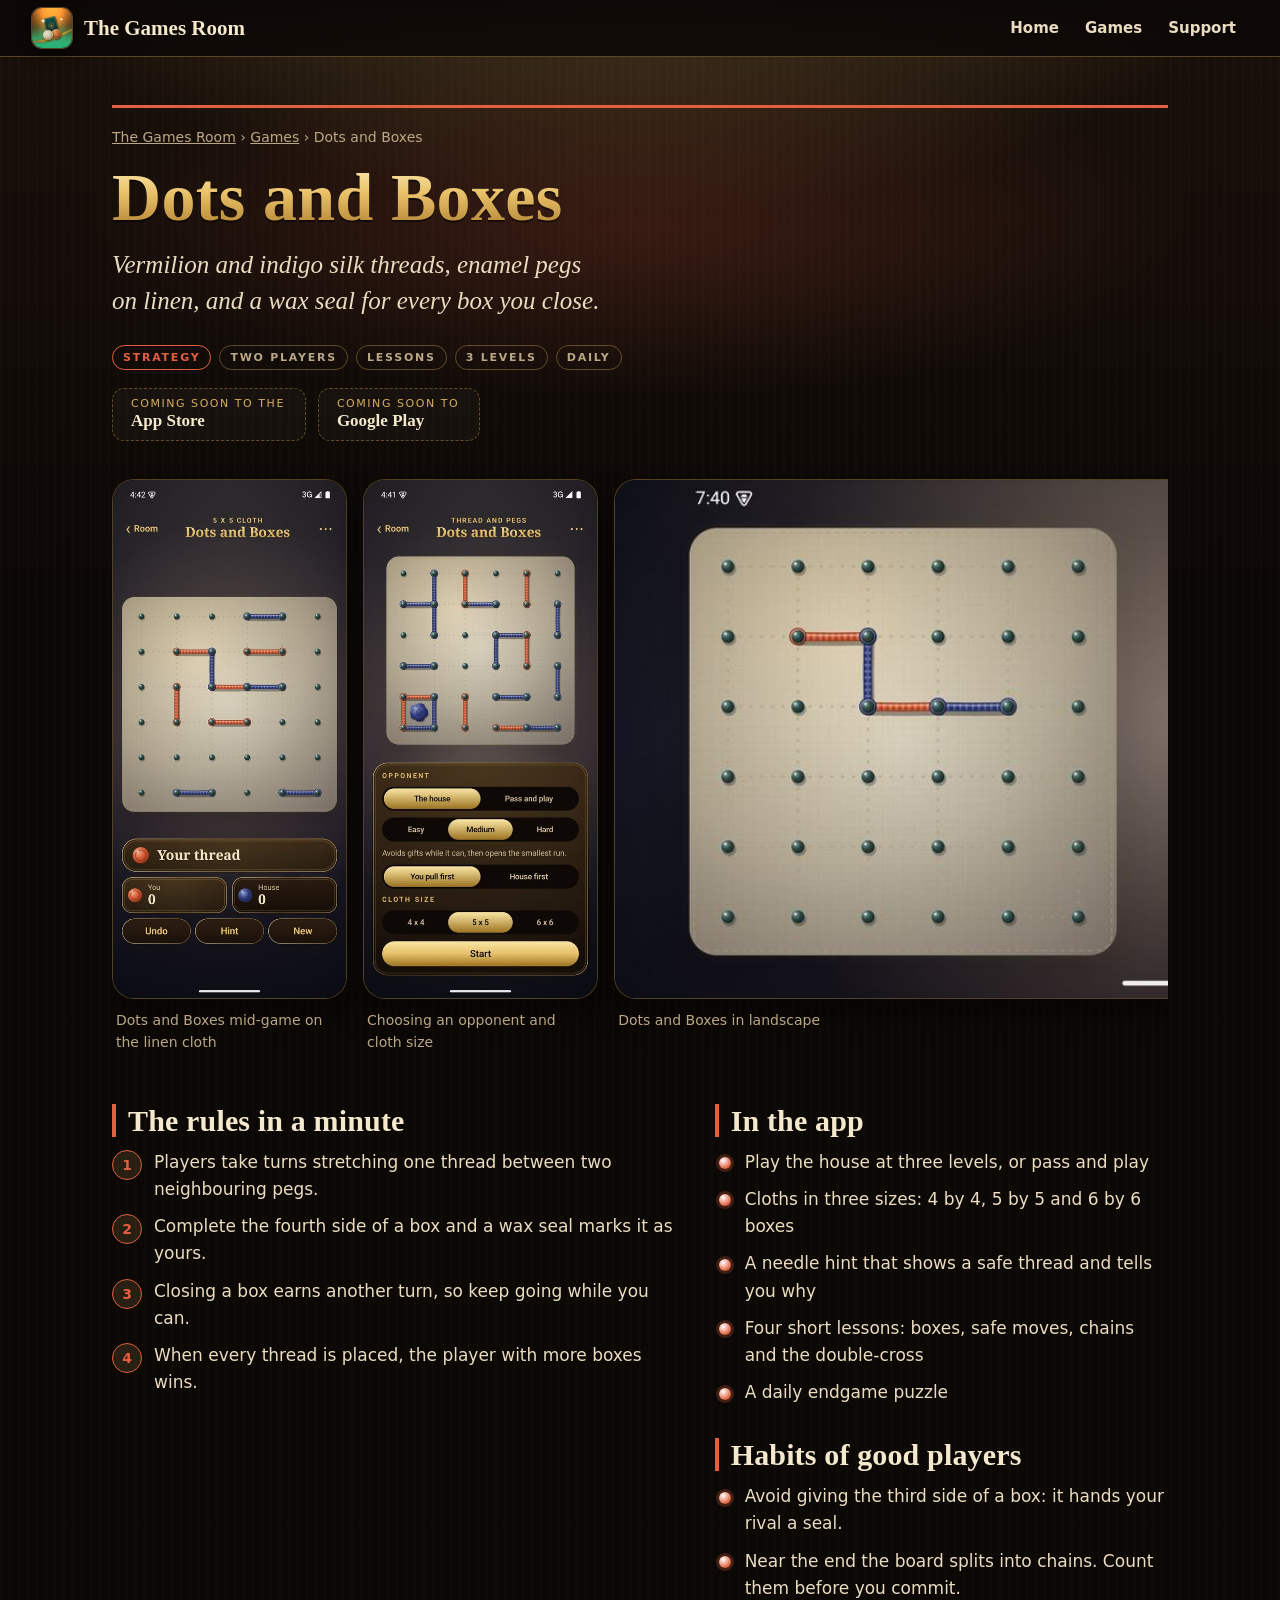
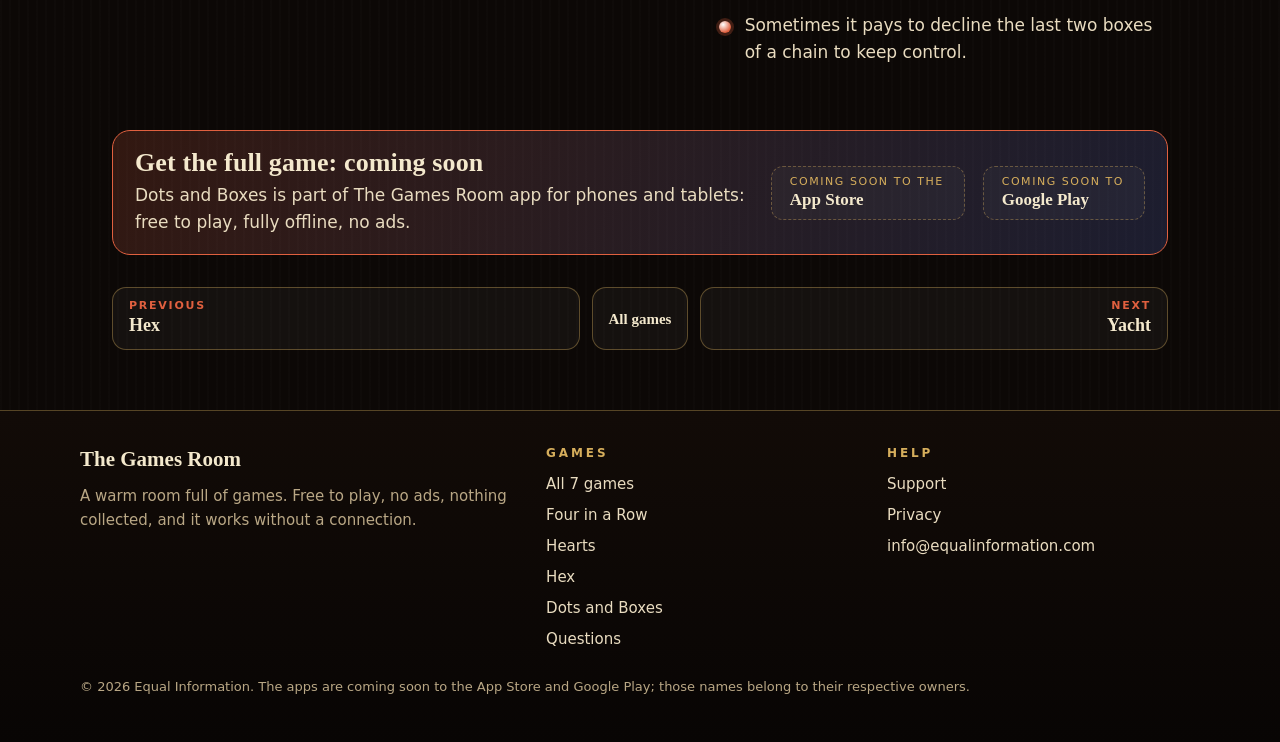
==== dots-and-boxes/index.html @ 16c85405 "Data-driven site: games.json + generator, five new game pages, /games/ index, new screenshots, icon " ====
<!DOCTYPE html>
<html class="tgr-root" lang="en-US">
<head>
<meta charset="utf-8">
<title>Dots and Boxes | Thread the pegs, seal the squares | The Games Room</title>
<meta name="viewport" content="width=device-width, initial-scale=1, viewport-fit=cover">
<meta name="description" content="Vermilion and indigo silk threads, enamel pegs on linen, and a wax seal for every box you close. Coming soon to the App Store and Google Play.">
<meta name="theme-color" content="#0c0806">
<link rel="canonical" href="https://equalinformation.com/the-games-room-site/dots-and-boxes/">
<link rel="icon" type="image/png" href="../assets/img/favicon.png">
<link rel="apple-touch-icon" href="../assets/img/apple-touch-icon.png">
<link rel="stylesheet" href="../assets/css/site.css?v=3">
<meta property="og:type" content="website">
<meta property="og:site_name" content="The Games Room">
<meta property="og:title" content="Dots and Boxes | Thread the pegs, seal the squares | The Games Room">
<meta property="og:description" content="Vermilion and indigo silk threads, enamel pegs on linen, and a wax seal for every box you close. Coming soon to the App Store and Google Play.">
<meta property="og:url" content="https://equalinformation.com/the-games-room-site/dots-and-boxes/">
<meta property="og:image" content="https://equalinformation.com/the-games-room-site/assets/img/og-1200x630.jpg">
<meta name="twitter:card" content="summary_large_image">
<script type="application/ld+json">{"@context":"https://schema.org","@type":["VideoGame","SoftwareApplication"],"name":"Dots and Boxes","description":"Stretch silk threads between enamel pegs on a linen cloth and close boxes with wax seals.","url":"https://equalinformation.com/the-games-room-site/dots-and-boxes/","image":"https://equalinformation.com/the-games-room-site/assets/shots/cover-dots-and-boxes.jpg","applicationCategory":"GameApplication","genre":"Strategy","operatingSystem":"iOS, Android","inLanguage":"en","publisher":{"@type":"Organization","name":"Equal Information"},"isPartOf":{"@type":"WebSite","name":"The Games Room","url":"https://equalinformation.com/the-games-room-site/"},"offers":{"@type":"Offer","price":"0","priceCurrency":"USD"}}</script>
<script type="application/ld+json">{"@context":"https://schema.org","@type":"BreadcrumbList","itemListElement":[{"@type":"ListItem","position":1,"name":"The Games Room","item":"https://equalinformation.com/the-games-room-site/"},{"@type":"ListItem","position":2,"name":"Games","item":"https://equalinformation.com/the-games-room-site/games/"},{"@type":"ListItem","position":3,"name":"Dots and Boxes","item":"https://equalinformation.com/the-games-room-site/dots-and-boxes/"}]}</script>
</head>
<body class="tgr-body tgr-game">
<a class="tgr-skip" href="#tgr-main">Jump to the page</a>
<header class="tgr-top">
<a class="tgr-brand" href="../"><img class="tgr-logo" src="../assets/img/icon-96.png" alt="" width="40" height="40"><span class="tgr-brand-name">The Games Room</span></a>
<nav class="tgr-tabs" aria-label="Sections"><a href="../">Home</a><a href="../games/">Games</a><a href="../support/">Support</a></nav>
</header>
<main class="tgr-main" id="tgr-main">

<article class="tgr-tp tgr-gp" style="--ga:#e0603f;--gb:#5568c2">
<header class="tgr-tp-head">
<p class="tgr-trail"><a href="../">The Games Room</a> &rsaquo; <a href="../games/">Games</a> &rsaquo; Dots and Boxes</p>
<h1 class="tgr-gilded tgr-tp-title">Dots and Boxes</h1>
<p class="tgr-lede tgr-tp-lede">Vermilion and indigo silk threads, enamel pegs on linen, and a wax seal for every box you close.</p>
<p class="tgr-tagrow"><span class="tgr-pill">Strategy</span><span class="tgr-pill tgr-pill-soft">Two players</span><span class="tgr-pill tgr-pill-soft">Lessons</span><span class="tgr-pill tgr-pill-soft">3 levels</span><span class="tgr-pill tgr-pill-soft">Daily</span></p>
<div class="tgr-badges" aria-label="Availability"><span class="tgr-badge-soon"><small>Coming soon to the</small><b>App Store</b></span><span class="tgr-badge-soon"><small>Coming soon to</small><b>Google Play</b></span></div>
</header>
<div class="tgr-tp-play" id="tgr-play"><div class="tgr-gallery tgr-mixed" tabindex="0" role="group" aria-label="Dots and Boxes screenshots"><figure><img src="../assets/shots/dots-play.jpg" alt="Dots and Boxes mid-game on the linen cloth" width="450" height="1000" decoding="async"><figcaption>Dots and Boxes mid-game on the linen cloth</figcaption></figure><figure><img src="../assets/shots/dots-setup.jpg" alt="Choosing an opponent and cloth size" width="450" height="1000" loading="lazy" decoding="async"><figcaption>Choosing an opponent and cloth size</figcaption></figure><figure><img src="../assets/shots/dots-landscape.jpg" alt="Dots and Boxes in landscape" width="1000" height="450" loading="lazy" decoding="async"><figcaption>Dots and Boxes in landscape</figcaption></figure><figure><img src="../assets/shots/dots-tablet.jpg" alt="A finished 5 by 5 cloth with every box sealed, on a tablet" width="1000" height="625" loading="lazy" decoding="async"><figcaption>A finished 5 by 5 cloth with every box sealed, on a tablet</figcaption></figure></div></div>
<aside class="tgr-tp-rules">
<h2 class="tgr-tp-h">The rules in a minute</h2>
<ol class="tgr-steps"><li>Players take turns stretching one thread between two neighbouring pegs.</li><li>Complete the fourth side of a box and a wax seal marks it as yours.</li><li>Closing a box earns another turn, so keep going while you can.</li><li>When every thread is placed, the player with more boxes wins.</li></ol>

</aside>
<aside class="tgr-tp-keys">
<h2 class="tgr-tp-h">In the app</h2>
<ul class="tgr-check"><li>Play the house at three levels, or pass and play</li><li>Cloths in three sizes: 4 by 4, 5 by 5 and 6 by 6 boxes</li><li>A needle hint that shows a safe thread and tells you why</li><li>Four short lessons: boxes, safe moves, chains and the double-cross</li><li>A daily endgame puzzle</li></ul>
</aside>
<aside class="tgr-tp-ideas"><h2 class="tgr-tp-h">Habits of good players</h2><ul class="tgr-check"><li>Avoid giving the third side of a box: it hands your rival a seal.</li><li>Near the end the board splits into chains. Count them before you commit.</li><li>Sometimes it pays to decline the last two boxes of a chain to keep control.</li></ul></aside>

<aside class="tgr-tp-cta tgr-callout"><div class="tgr-t"><h3>Get the full game: coming soon</h3><p>Dots and Boxes is part of The Games Room app for phones and tablets: free to play, fully offline, no ads.</p></div><span class="tgr-badge-soon"><small>Coming soon to the</small><b>App Store</b></span><span class="tgr-badge-soon"><small>Coming soon to</small><b>Google Play</b></span></aside>
<nav class="tgr-tp-next" aria-label="More games"><a class="tgr-pn tgr-pn-prev" href="../hex/" rel="prev"><small>Previous</small>Hex</a><a class="tgr-pn tgr-pn-all" href="../games/">All games</a><a class="tgr-pn tgr-pn-next" href="../yacht/" rel="next"><small>Next</small>Yacht</a></nav>
</article>
</main>
<footer class="tgr-foot">
<section class="tgr-foot-grid">
<div class="tgr-foot-about"><p class="tgr-foot-name">The Games Room</p><p class="tgr-foot-blurb">A warm room full of games. Free to play, no ads, nothing collected, and it works without a connection.</p></div>
<nav class="tgr-foot-tables" aria-label="Games"><h4 class="tgr-foot-h">Games</h4><a href="../games/">All 7 games</a><a href="../four-in-a-row/">Four in a Row</a><a href="../hearts/">Hearts</a><a href="../hex/">Hex</a><a href="../dots-and-boxes/">Dots and Boxes</a><a href="../#tgr-faq">Questions</a></nav>
<nav class="tgr-foot-help" aria-label="Help"><h4 class="tgr-foot-h">Help</h4><a href="../support/">Support</a><a href="../privacy/">Privacy</a><a href="mailto:info@equalinformation.com">info@equalinformation.com</a></nav>
</section>
<p class="tgr-fine">&copy; 2026 Equal Information. The apps are coming soon to the App Store and Google Play; those names belong to their respective owners.</p>
</footer>

</body>
</html>
---- assets/css/site.css ----
/* The Games Room - public site styles. Ebony, walnut, brass, emerald baize, lamp light. */
:root{--k-night:#0c0806;--k-night2:#150e0a;--k-wood:#2b1b10;--k-wood2:#3b2616;--k-brass:#d6ae5c;--k-lustre:#f2d78a;--k-lustre-d:#b78a35;--k-felt:#0f4b38;--k-felt2:#0a3326;--k-cherry:#b3262c;--k-bone:#f4e9cd;--k-text:#e9dcc0;--k-dim:#b9a785;--k-rule:rgba(214,174,92,.38);--k-face-serif:"Iowan Old Style","Palatino Linotype",Palatino,"Book Antiqua","Hoefler Text",Georgia,"Times New Roman",serif;--k-face-sans:ui-sans-serif,system-ui,-apple-system,"Segoe UI",Roboto,"Helvetica Neue",Arial,sans-serif;--k-round:18px;--k-edge:clamp(16px,4vw,32px)}
*{box-sizing:border-box}
html{scroll-behavior:smooth;-webkit-text-size-adjust:100%}
body{background:var(--k-night);background-image:radial-gradient(900px 420px at 50% -80px,rgba(242,200,110,.26),transparent 70%),
  repeating-linear-gradient(90deg,rgba(255,255,255,.012) 0 2px,transparent 2px 9px),linear-gradient(180deg,#1a100a,#0c0806 600px);background-repeat:no-repeat,repeat,no-repeat;color:var(--k-text);font:17px/1.6 var(--k-face-sans);margin:0;min-height:100vh}
img{display:block;height:auto;max-width:100%}
a{color:var(--k-lustre)}a:hover{color:#fff3c8}
:focus-visible{border-radius:6px;outline:3px solid var(--k-lustre);outline-offset:3px}
.tgr-skip{background:var(--k-lustre);border-radius:8px;color:#241505;font-weight:700;left:-999px;padding:10px 14px;position:absolute;top:8px;z-index:100}
.tgr-skip:focus{left:8px}
.tgr-shell{margin-inline:auto;width:min(1120px,100% - 2*var(--k-edge))}
h1,h2,h3{color:var(--k-bone);font-family:var(--k-face-serif);font-weight:700;letter-spacing:.005em;line-height:1.1;margin:0}
h1{font-size:clamp(40px,7.4vw,84px)}
h2{font-size:clamp(28px,4.4vw,44px)}
h3{font-size:clamp(20px,2.4vw,26px)}
.tgr-gilded{background:linear-gradient(180deg,#fff0b8 0%,#e8c068 45%,#a8772a 100%);background-clip:text;color:transparent;filter:drop-shadow(0 2px 0 rgba(0,0,0,.5));text-shadow:none;-webkit-background-clip:text}
.tgr-eyebrow{color:var(--k-brass);font:700 12px/1 var(--k-face-sans);letter-spacing:.3em;text-transform:uppercase}
p{margin:0 0 1em}
.tgr-lede{color:var(--k-text);font:italic 400 clamp(19px,2.4vw,25px)/1.45 var(--k-face-serif)}
.tgr-muted{color:var(--k-dim)}

/* header */

/* buttons / badges */
.tgr-btn{align-items:center;background:linear-gradient(180deg,#f8e29a,#d4a447);border:1px solid var(--k-lustre-d);border-radius:999px;box-shadow:0 1px 0 rgba(255,255,255,.5) inset,0 8px 18px rgba(0,0,0,.5);color:#2a1805;cursor:pointer;display:inline-flex;font:700 16px/1 var(--k-face-sans);gap:8px;justify-content:center;min-height:48px;padding:12px 22px;text-decoration:none;transition:transform .15s,filter .15s}
.tgr-btn:hover{color:#2a1805;filter:brightness(1.07);transform:translateY(-1px)}
.tgr-btn:active{transform:translateY(1px)}
.tgr-btn.tgr-ghost{background:rgba(255,255,255,.04);border-color:var(--k-rule);box-shadow:none;color:var(--k-lustre)}
.tgr-btn.tgr-ghost:hover{background:rgba(214,174,92,.14);color:#fff3c8}
.tgr-btn[disabled]{cursor:not-allowed;filter:none;opacity:.45;transform:none}
.tgr-btn.tgr-small{font-size:14px;min-height:40px;padding:9px 16px}
.tgr-badge-soon{background:rgba(255,255,255,.03);border:1px dashed var(--k-rule);border-radius:12px;color:var(--k-text);cursor:default;display:inline-flex;flex-direction:column;gap:2px;line-height:1.15;padding:9px 20px 9px 18px}
.tgr-badge-soon small{color:var(--k-brass);font-size:11px;letter-spacing:.14em;text-transform:uppercase}
.tgr-badge-soon b{color:var(--k-bone);font:700 17px/1.1 var(--k-face-serif)}
.tgr-badges{display:flex;flex-wrap:wrap;gap:12px;margin:18px 0 0}

/* hero */
.tgr-hero{padding:clamp(36px,7vw,84px) 0 clamp(28px,5vw,56px);position:relative}
.tgr-hero .tgr-shell{align-items:center;display:grid;gap:clamp(24px,5vw,60px);grid-template-columns:1.1fr .9fr}
.tgr-hero .tgr-lede{margin:18px 0 8px;max-width:34ch}
.tgr-hero-meta{color:var(--k-dim);font-size:15px;margin-top:14px}
.tgr-hero-art{display:grid;min-height:420px;place-items:center;position:relative}
.tgr-hero-art .tgr-glow{background:radial-gradient(closest-side,rgba(242,200,110,.38),transparent);filter:blur(24px);inset:6% 8%;position:absolute}
.tgr-phone{background:linear-gradient(160deg,#3b2616,#120b07);border:1px solid var(--k-rule);border-radius:34px;box-shadow:0 30px 60px rgba(0,0,0,.65),0 0 0 1px rgba(0,0,0,.6);padding:7px;position:relative}
.tgr-phone img{border-radius:28px;width:100%}
.tgr-hero-art .tgr-phone.tgr-a{transform:rotate(-3deg) translateX(-14%);width:min(300px,62%);z-index:2}
.tgr-hero-art .tgr-phone.tgr-b{opacity:.96;position:absolute;right:0;top:10%;transform:rotate(4deg);width:min(260px,54%);z-index:1}

/* sections */
section.tgr-band{border-top:1px solid rgba(214,174,92,.14);padding:clamp(40px,7vw,84px) 0}
.tgr-sec-head{margin-bottom:clamp(22px,4vw,40px);max-width:60ch}
.tgr-sec-head h2{margin:10px 0 12px}
.tgr-grid{display:grid;gap:18px}
.tgr-g2{grid-template-columns:repeat(2,1fr)}.tgr-g3{grid-template-columns:repeat(3,1fr)}
.tgr-card{background:linear-gradient(165deg,rgba(59,38,22,.85),rgba(21,14,10,.92));border:1px solid var(--k-rule);border-radius:var(--k-round);box-shadow:0 14px 30px rgba(0,0,0,.4),inset 0 1px 0 rgba(255,255,255,.06);padding:clamp(18px,2.6vw,28px);position:relative}
.tgr-card h3{margin-bottom:8px}
.tgr-card p:last-child{margin-bottom:0}
.tgr-card .tgr-ico{background:rgba(214,174,92,.1);border:1px solid var(--k-rule);border-radius:50%;color:var(--k-lustre);display:grid;font:700 20px var(--k-face-serif);height:44px;margin-bottom:12px;place-items:center;width:44px}
.tgr-table-card{display:flex;flex-direction:column;overflow:hidden;padding:0}
.tgr-table-card .tgr-pic{aspect-ratio:2.05/1;background:#000 center/cover no-repeat;border-bottom:1px solid var(--k-rule)}
.tgr-table-card .tgr-body{display:flex;flex:1;flex-direction:column;gap:12px;padding:clamp(18px,2.6vw,28px)}
.tgr-table-card .tgr-actions{display:flex;flex-wrap:wrap;gap:10px;margin-top:auto}
.tgr-pill{border:1px solid var(--k-rule);border-radius:999px;color:var(--k-brass);display:inline-block;font:700 11px/1 var(--k-face-sans);letter-spacing:.16em;padding:6px 10px;text-transform:uppercase}
.tgr-check{display:grid;gap:10px;list-style:none;margin:0;padding:0}
.tgr-check li{padding-left:30px;position:relative}
.tgr-check li::before{background:radial-gradient(circle at 35% 30%,#fff3c0,#c8963c 70%);border-radius:50%;box-shadow:0 0 0 3px rgba(214,174,92,.18);content:"";height:12px;left:4px;position:absolute;top:.5em;width:12px}
.tgr-unlock{display:grid;gap:18px;grid-template-columns:1fr 1fr}
.tgr-unlock .tgr-card.tgr-free{border-color:rgba(76,190,146,.5)}
.tgr-baize{background:radial-gradient(900px 400px at 50% 0,rgba(40,140,100,.35),transparent),var(--k-felt2)}

/* gallery */
.tgr-gallery{display:flex;gap:16px;overflow-x:auto;padding:6px 2px 18px;scroll-snap-type:x mandatory;scrollbar-color:var(--k-brass) transparent;-webkit-overflow-scrolling:touch}
.tgr-gallery figure{flex:0 0 min(260px,70vw);margin:0;scroll-snap-align:start}
.tgr-gallery figure img{background:#000;border:1px solid var(--k-rule);border-radius:22px;box-shadow:0 14px 30px rgba(0,0,0,.5)}
.tgr-gallery figcaption{color:var(--k-dim);font-size:14px;padding:10px 4px 0}
.tgr-gallery.tgr-wide figure{flex-basis:min(520px,86vw)}

/* faq */
details{background:rgba(255,255,255,.03);border:1px solid var(--k-rule);border-radius:14px;margin-bottom:10px}
summary{align-items:center;color:var(--k-bone);cursor:pointer;display:flex;font:700 18px/1.3 var(--k-face-serif);gap:12px;justify-content:space-between;list-style:none;min-height:48px;padding:16px 20px}
summary::-webkit-details-marker{display:none}
summary::after{color:var(--k-lustre);content:"+";font:400 26px/1 var(--k-face-sans);transition:transform .2s}
details[open] summary::after{transform:rotate(45deg)}
details > div{color:var(--k-text);padding:0 20px 18px}

/* footer */
.tgr-fine{font-size:13px;margin-top:26px}

/* page hero (table pages) */
.tgr-prose{max-width:70ch}.tgr-prose h2{font-size:clamp(24px,3.4vw,34px);margin:1.6em 0 .5em}.tgr-prose h3{margin:1.3em 0 .4em}
.tgr-prose li{margin-bottom:.4em}
.tgr-callout{align-items:center;background:linear-gradient(120deg,rgba(214,174,92,.16),rgba(15,75,56,.28));border:1px solid var(--k-lustre-d);border-radius:var(--k-round);display:flex;flex-wrap:wrap;gap:16px;padding:18px 22px}
.tgr-callout .tgr-t{flex:1 1 260px}.tgr-callout h3{margin-bottom:4px}.tgr-callout p{margin:0}
.tgr-demo-note{color:var(--k-dim);font-size:14px;margin:14px 0 0;text-align:center}

/* --k------- play area (shared) --k------- */
.tgr-stage{background:radial-gradient(700px 300px at 50% -40px,rgba(255,215,130,.28),transparent 70%),linear-gradient(180deg,#26170d,#120b07);border:1px solid var(--k-lustre-d);border-radius:26px;box-shadow:0 30px 70px rgba(0,0,0,.6),inset 0 0 0 4px rgba(0,0,0,.35),inset 0 0 0 5px rgba(214,174,92,.25);padding:clamp(12px,2.4vw,24px);position:relative}
.tgr-bar{align-items:center;display:flex;flex-wrap:wrap;gap:10px;justify-content:space-between;margin-bottom:12px}
.tgr-bar .tgr-grp{align-items:center;display:flex;flex-wrap:wrap;gap:8px}
.tgr-seg{border:1px solid var(--k-rule);border-radius:999px;display:inline-flex;overflow:hidden}
.tgr-seg button{background:transparent;border:0;color:var(--k-text);cursor:pointer;font:700 14px var(--k-face-sans);min-height:40px;padding:9px 16px}
.tgr-seg button[aria-pressed="true"]{background:linear-gradient(180deg,#f8e29a,#d4a447);color:#2a1805}
.tgr-status{color:var(--k-bone);font:italic 400 clamp(17px,2.2vw,21px)/1.3 var(--k-face-serif);margin:6px 0 10px;min-height:2.6em;text-align:center}
.tgr-tool{background:rgba(255,255,255,.05);border:1px solid var(--k-rule);border-radius:999px;color:var(--k-lustre);cursor:pointer;font:700 14px var(--k-face-sans);min-height:40px;padding:9px 16px}
.tgr-tool:hover:not([disabled]){background:rgba(214,174,92,.18)}
.tgr-tool[disabled]{cursor:not-allowed;opacity:.4}
.tgr-sr{clip:rect(0 0 0 0);height:1px;overflow:hidden;position:absolute;white-space:nowrap;width:1px}

/* four in a row board */
.tgr-f-wrap{--k-slot:min(11.6vw,64px);margin:0 auto;max-width:560px}
.tgr-f-board{background:linear-gradient(160deg,#6a431f,#3a2310 55%,#2b1a0c);border:2px solid #c99a45;border-radius:18px;box-shadow:0 20px 40px rgba(0,0,0,.6),inset 0 2px 0 rgba(255,235,170,.35),inset 0 -6px 14px rgba(0,0,0,.5);display:grid;gap:0;grid-template-columns:repeat(7,1fr);padding:12px 12px 14px;position:relative}
.tgr-f-col{align-items:center;background:none;border:0;border-radius:12px;color:inherit;cursor:pointer;display:flex;flex-direction:column;gap:7px;margin:0 1px;padding:3px;position:relative}
.tgr-f-col:hover:not([disabled]),.tgr-f-col.tgr-cur{background:rgba(255,226,140,.13)}
.tgr-f-col[disabled]{cursor:default}
.tgr-f-col:focus-visible{outline:3px solid var(--k-lustre);outline-offset:0}
.tgr-f-slot{aspect-ratio:1;background:radial-gradient(circle at 50% 38%,#0b0604 55%,#1d1109);border-radius:50%;box-shadow:inset 0 5px 9px rgba(0,0,0,.9),0 0 0 2px #c79a48,0 0 0 3px rgba(0,0,0,.5);overflow:visible;position:relative;width:100%}
.tgr-f-disc{border-radius:50%;box-shadow:inset 0 -5px 8px rgba(0,0,0,.35),inset 0 4px 6px rgba(255,255,255,.45),0 2px 4px rgba(0,0,0,.6);inset:6%;position:absolute}
.tgr-f-disc.tgr-p1{background:radial-gradient(circle at 35% 30%,#ff7a6e,#c1272d 55%,#7a1015)}
.tgr-f-disc.tgr-p2{background:radial-gradient(circle at 35% 30%,#fffaf0,#e9dcba 55%,#b9a370)}
.tgr-f-disc::after{border:2px solid rgba(0,0,0,.18);border-radius:50%;content:"";inset:22%;position:absolute}
.tgr-f-disc.tgr-drop{animation:fdrop var(--k-time,.45s) cubic-bezier(.5,0,.9,.6) both}
@keyframes fdrop{from{transform:translateY(var(--k-start))}to{transform:translateY(0)}}
.tgr-f-disc.tgr-win{animation:fglow 1s ease-in-out infinite alternate}
@keyframes fglow{from{box-shadow:inset 0 -5px 8px rgba(0,0,0,.35),0 0 0 3px #ffe9a0,0 0 10px #ffd470}to{box-shadow:inset 0 -5px 8px rgba(0,0,0,.35),0 0 0 3px #fff6cf,0 0 26px 6px #ffd470}}
.tgr-f-disc.tgr-hint{outline:3px dashed var(--k-lustre);outline-offset:2px}
.tgr-f-ghost{border-radius:50%;inset:6%;opacity:.45;pointer-events:none;position:absolute}
.tgr-f-legend{color:var(--k-dim);display:flex;font-size:14px;gap:20px;justify-content:center;margin-top:12px}
.tgr-f-legend i{border-radius:50%;display:inline-block;height:16px;margin-right:6px;vertical-align:-3px;width:16px}
.tgr-f-legend i.tgr-p1{background:radial-gradient(circle at 35% 30%,#ff7a6e,#c1272d 60%,#7a1015)}.tgr-f-legend i.tgr-p2{background:radial-gradient(circle at 35% 30%,#fffaf0,#e9dcba 60%,#b9a370)}

/* hearts table */
.tgr-h-table{background:radial-gradient(ellipse at 50% 40%,#1a7a58,#0f4b38 55%,#0a3326);border:2px solid #2a1a0c;border-radius:22px;box-shadow:inset 0 0 0 3px rgba(214,174,92,.5),inset 0 10px 60px rgba(0,0,0,.55);display:grid;gap:6px;grid-template-columns:minmax(64px,1fr) minmax(0,3fr) minmax(64px,1fr);grid-template-rows:auto minmax(150px,1fr) auto;min-height:min(72vh,560px);padding:12px;position:relative}
.tgr-h-seat{align-items:center;color:#e8f3e8;display:flex;flex-direction:column;font-size:13px;gap:4px;text-align:center}
.tgr-h-seat b{color:#fff6d8;font:700 15px var(--k-face-serif)}
.tgr-h-seat .tgr-tag{font-size:12px;opacity:.85}
.tgr-h-seat.tgr-turn b{color:var(--k-lustre);text-shadow:0 0 12px rgba(255,214,120,.7)}
.tgr-h-north{grid-column:2;grid-row:1}.tgr-h-west{grid-column:1;grid-row:2;justify-content:center}.tgr-h-east{grid-column:3;grid-row:2;justify-content:center}
.tgr-h-south{grid-column:1/4;grid-row:3}
.tgr-h-center{grid-column:2;grid-row:2;min-height:150px;position:relative}
.tgr-h-backs{display:flex;height:46px;justify-content:center;position:relative}
.tgr-h-backs.tgr-v{align-items:center;flex-direction:column;height:auto;width:42px}
.tgr-h-backs .tgr-cb{border-radius:5px;height:42px;margin-left:-18px;width:30px}
.tgr-h-backs .tgr-cb:first-child{margin-left:0}
.tgr-h-backs.tgr-v .tgr-cb{height:30px;margin-left:0;margin-top:-23px;width:42px}.tgr-h-backs.tgr-v .tgr-cb:first-child{margin-top:0}
.tgr-cb{background:repeating-linear-gradient(45deg,#7a1b22 0 4px,#5a1218 4px 8px);border:2px solid #f4e9cd;box-shadow:0 2px 4px rgba(0,0,0,.5)}
.tgr-card-face{aspect-ratio:5/7;background:linear-gradient(170deg,#fffaf0,#efe2c2);border:1px solid #b9a273;border-radius:8px;box-shadow:0 3px 8px rgba(0,0,0,.5);color:#14110d;font:700 calc(var(--k-cardw,62px)*.3)/1 var(--k-face-serif);position:relative;user-select:none;width:var(--k-cardw,62px)}
.tgr-card-face.tgr-red{color:#b3141d}
.tgr-card-face .tgr-c1{align-items:center;display:flex;flex-direction:column;left:12%;line-height:1;position:absolute;top:8%}
.tgr-card-face .tgr-c1 s{font-size:.9em;text-decoration:none}
.tgr-card-face .tgr-mid{display:grid;font-size:calc(var(--k-cardw,62px)*.62);inset:0;opacity:.9;place-items:center;position:absolute}
.tgr-card-face.tgr-q-spades .tgr-mid{font-size:calc(var(--k-cardw,62px)*.7)}
.tgr-h-hand{--k-cardw:clamp(46px,8.4vw,88px);display:flex;justify-content:center;min-height:calc(var(--k-cardw)*1.4 + 14px);padding:6px 0 4px}
.tgr-h-hand .tgr-hc{--k-fan:calc(var(--k-cardw)*.5);background:none;border:0;border-radius:8px;cursor:pointer;margin-left:calc(var(--k-fan)*-1);padding:0;position:relative;transition:transform .15s}
.tgr-h-hand .tgr-hc:first-child{margin-left:0}
.tgr-h-hand .tgr-hc:hover:not([disabled]),.tgr-h-hand .tgr-hc:focus-visible{transform:translateY(-12px);z-index:5}
.tgr-h-hand .tgr-hc.tgr-sel{transform:translateY(-22px);z-index:4}
.tgr-h-hand .tgr-hc.tgr-sel .tgr-card-face{box-shadow:0 0 0 3px var(--k-lustre),0 8px 14px rgba(0,0,0,.6)}
.tgr-h-hand .tgr-hc.tgr-hint .tgr-card-face{box-shadow:0 0 0 3px #7cf0c0,0 0 18px #7cf0c0}
.tgr-h-hand .tgr-hc[disabled]{cursor:default}
.tgr-h-hand .tgr-hc.tgr-dim .tgr-card-face{filter:brightness(.55) saturate(.7)}
.tgr-h-trick{--k-cardw:clamp(44px,8vw,66px);inset:0;position:absolute}
.tgr-h-trick .tgr-tc{position:absolute;transition:transform .35s ease,opacity .35s}
.tgr-tc.tgr-s0{bottom:2%;left:50%;transform:translateX(-50%)}
.tgr-tc.tgr-s2{left:50%;top:2%;transform:translateX(-50%)}
.tgr-tc.tgr-s1{left:12%;top:50%;transform:translateY(-50%) rotate(-6deg)}
.tgr-tc.tgr-s3{right:12%;top:50%;transform:translateY(-50%) rotate(6deg)}
.tgr-tc.tgr-take0{opacity:0;transform:translate(-50%,160%)}.tgr-tc.tgr-take2{opacity:0;transform:translate(-50%,-160%)}
.tgr-tc.tgr-take1{opacity:0;transform:translate(-220%,-50%)}.tgr-tc.tgr-take3{opacity:0;transform:translate(220%,-50%)}
.tgr-h-actions{display:flex;flex-wrap:wrap;gap:8px;justify-content:center;margin:6px 0}
.tgr-h-score{border-collapse:collapse;font-size:14px;margin-top:12px;width:100%}
.tgr-h-score th,.tgr-h-score td{border-bottom:1px solid rgba(214,174,92,.2);padding:6px 8px;text-align:center}
.tgr-h-score th{color:var(--k-brass);font-weight:700}
.tgr-h-score td:first-child,.tgr-h-score th:first-child{text-align:left}
.tgr-h-score tr.tgr-tot td{color:var(--k-lustre);font-weight:700}
.tgr-h-pill{background:rgba(0,0,0,.55);border:1px solid var(--k-rule);border-radius:14px;color:#fff6d8;font:italic 400 clamp(16px,2.2vw,20px)/1.3 var(--k-face-serif);left:50%;max-width:90%;padding:12px 18px;position:absolute;text-align:center;top:50%;transform:translate(-50%,-50%);z-index:3}
.tgr-h-pill .tgr-btn{margin-top:10px}
.tgr-h-tooltip{color:#bfeed8;font-size:15px;min-height:1.6em;text-align:center}
dialog{background:linear-gradient(170deg,#2b1b10,#120b07);border:1px solid var(--k-lustre-d);border-radius:20px;box-shadow:0 30px 80px rgba(0,0,0,.8);color:var(--k-text);max-width:min(460px,92vw);padding:24px}
dialog::backdrop{background:rgba(0,0,0,.65)}
dialog h3{margin-bottom:10px}

@media (width<=54em){
  .tgr-hero .tgr-shell{grid-template-columns:1fr}.tgr-hero-art{min-height:380px;order:-1}
  .tgr-g2,.tgr-g3,.tgr-unlock{grid-template-columns:1fr}
}
@media (width<=34em){
  .tgr-brand-name{font-size:19px}.tgr-tabs a{font-size:14px;padding:8px 9px}
  .tgr-h-table{grid-template-columns:40px minmax(0,1fr) 40px;padding:8px 6px}
  .tgr-h-backs.tgr-v .tgr-cb{height:22px;margin-top:-16px;width:30px}
  .tgr-h-seat .tgr-tag{display:none}
  .tgr-h-hand .tgr-hc{--k-fan:calc(var(--k-cardw)*.66)}
  .tgr-h-hand{--k-cardw:clamp(46px,15.4vw,66px)}
  .tgr-h-trick{--k-cardw:clamp(50px,13vw,64px)}
  .tgr-h-center{min-height:210px}
  .tgr-tc.tgr-s1{left:3%}.tgr-tc.tgr-s3{right:3%}
}
@media (prefers-reduced-motion:reduce){
  html{scroll-behavior:auto}*{animation-duration:.001ms!important;animation-iteration-count:1!important;transition-duration:.001ms!important}
}

/* chrome: grid areas */
.tgr-top{align-items:center;backdrop-filter:blur(10px);background:linear-gradient(180deg,rgba(12,8,6,.97),rgba(12,8,6,.86));border-bottom:1px solid var(--k-rule);display:grid;gap:4px 18px;grid-template-areas:"mark tabs";grid-template-columns:1fr auto;padding:6px var(--k-edge);position:sticky;top:0;z-index:50}
.tgr-brand{align-items:center;color:var(--k-bone);display:grid;font:700 21px/1 var(--k-face-serif);gap:12px;grid-area:mark;grid-auto-flow:column;justify-content:start;text-decoration:none}
.tgr-logo{border-radius:10px;box-shadow:0 0 0 1px var(--k-rule),0 6px 14px rgba(0,0,0,.6);height:40px;width:40px}
.tgr-tabs{display:grid;gap:2px;grid-area:tabs;grid-auto-flow:column}
.tgr-tabs a{align-items:center;border-radius:10px;color:var(--k-text);display:grid;font-size:15px;font-weight:600;min-height:44px;padding:0 12px;text-decoration:none}
.tgr-tabs a:hover,.tgr-tabs a[aria-current="page"]{background:rgba(214,174,92,.14);color:var(--k-lustre)}
.tgr-foot{background:linear-gradient(180deg,#120b07,#080504);border-top:1px solid var(--k-rule);color:var(--k-dim);font-size:15px;margin-top:20px;padding:36px var(--k-edge) 44px}
.tgr-foot-grid{display:grid;gap:22px 28px;grid-template-areas:"about tables help";grid-template-columns:1.4fr 1fr 1fr;margin:0 auto;max-width:1120px}
.tgr-foot-about{grid-area:about}.tgr-foot-tables{grid-area:tables}.tgr-foot-help{grid-area:help}
.tgr-foot-tables,.tgr-foot-help{align-content:start;display:grid;gap:7px}
.tgr-foot a{color:var(--k-text);text-decoration:none}.tgr-foot a:hover{color:var(--k-lustre);text-decoration:underline}
.tgr-foot-h{color:var(--k-brass);font:700 12px/1 var(--k-face-sans);letter-spacing:.24em;margin:0 0 6px;text-transform:uppercase}
.tgr-foot-name{color:var(--k-bone);font:700 21px/1.2 var(--k-face-serif);margin:0 0 12px}
.tgr-fine{font-size:13px;margin:26px auto 0;max-width:1120px}

/* table pages: named areas */
.tgr-tp-shots{grid-area:shots;min-width:0}.tgr-tp{display:grid;gap:clamp(18px,3vw,32px) clamp(18px,3vw,36px);grid-template-areas:"head head" "play play" "rules keys" "rules ideas" "shots shots" "cta cta" "next next";grid-template-columns:1.25fr 1fr;margin:0 auto;max-width:1120px;padding:clamp(24px,4vw,48px) var(--k-edge) 40px}
.tgr-tp-head{grid-area:head}.tgr-tp-play{grid-area:play;min-width:0}.tgr-tp-rules{grid-area:rules}.tgr-tp-keys{grid-area:keys}.tgr-tp-ideas{grid-area:ideas}.tgr-tp-cta{grid-area:cta}.tgr-tp-next{grid-area:next;margin:0}
.tgr-trail{color:var(--k-dim);font-size:14px;margin:0 0 12px}.tgr-trail a{color:var(--k-dim)}
.tgr-tp-title{font-size:clamp(36px,6vw,68px)}
.tgr-tp-lede{margin-top:12px;max-width:40ch}
.tgr-tp-h{font-size:clamp(22px,3vw,30px);margin:0 0 12px}
.tgr-steps{counter-reset:s;display:grid;gap:10px;list-style:none;margin:0;padding:0}
.tgr-steps li{counter-increment:s;padding-left:42px;position:relative}
.tgr-steps li::before{background:rgba(214,174,92,.14);border:1px solid var(--k-rule);border-radius:50%;color:var(--k-lustre);content:counter(s);display:grid;font:700 14px var(--k-face-sans);height:28px;left:0;place-items:center;position:absolute;top:1px;width:28px}
.tgr-defs{display:grid;gap:4px 16px;grid-template-columns:max-content 1fr;margin:0}
.tgr-defs dt{color:var(--k-lustre);font-weight:700}.tgr-defs dd{margin:0}
.tgr-tp-cta{align-items:center;display:grid;gap:14px 18px;grid-template-columns:1fr auto auto}
.tgr-seg{border:1px solid var(--k-rule);border-radius:999px;display:inline-flex;margin:0;min-inline-size:0;overflow:hidden;padding:0}
.tgr-sr{border:0;height:1px;margin:-1px;overflow:hidden;padding:0;position:absolute;width:1px}
.tgr-status{display:block}
legend.tgr-sr{position:absolute}

/* notes pages */
.tgr-note{display:grid;gap:18px;margin:0 auto;max-width:760px;padding:clamp(28px,5vw,60px) var(--k-edge) 40px}
.tgr-note-title{font-size:clamp(34px,5vw,58px)}
.tgr-note-sec{border-top:1px solid var(--k-rule);padding-top:18px}
.tgr-note-sec h2{font-size:clamp(22px,3vw,30px);margin:0 0 12px}
.tgr-contacts{background:linear-gradient(165deg,rgba(59,38,22,.85),rgba(21,14,10,.92));border:1px solid var(--k-rule);border-radius:var(--k-round);padding:20px 22px}
.tgr-lost-links{display:grid;gap:12px;grid-auto-flow:column;justify-content:start}
.tgr-note-end{margin:0}
@media (width<=54em){.tgr-tp{grid-template-areas:"head" "play" "rules" "keys" "ideas" "shots" "cta" "next";grid-template-columns:minmax(0,1fr)}.tgr-tp-cta{grid-template-columns:1fr}.tgr-foot-grid{grid-template-areas:"about about" "tables help";grid-template-columns:1fr 1fr}}
@media (width<=34em){.tgr-top{grid-template-areas:"mark" "tabs";grid-template-columns:minmax(0,1fr)}.tgr-tabs{grid-auto-flow:column;grid-auto-columns:auto;justify-content:start;overflow-x:auto}.tgr-defs{grid-template-columns:1fr}.tgr-lost-links{grid-auto-flow:row}}
@media (width<=34em){.tgr-h-pill{padding:10px 12px;width:calc(100% + 56px)}}

/* ---- games catalogue: card grid, filters, per-game accent (--ga, --gb set inline from the game data) ---- */
.tgr-gamegrid{display:grid;gap:clamp(14px,2vw,22px);grid-template-columns:repeat(auto-fill,minmax(min(100%,17rem),1fr));list-style:none;margin:0;padding:0}
.tgr-gc{background:linear-gradient(170deg,rgba(59,38,22,.8),rgba(18,11,7,.95));border:1px solid var(--k-rule);border-radius:var(--k-round);box-shadow:0 12px 26px rgba(0,0,0,.38);display:flex;flex-direction:column;overflow:hidden;position:relative;transition:border-color .2s,transform .2s}
.tgr-gc::before{background:linear-gradient(90deg,var(--ga,var(--k-brass)),var(--gb,var(--k-lustre-d)));content:"";height:3px;order:-1}
.tgr-gc:hover,.tgr-gc:focus-within{border-color:var(--ga,var(--k-lustre));transform:translateY(-2px)}
.tgr-gc img{aspect-ratio:2/1;background:#000;border-bottom:1px solid var(--k-rule);object-fit:cover;width:100%}
.tgr-gc-body{display:flex;flex:1;flex-direction:column;gap:8px;padding:14px 16px 16px}
.tgr-gc-body h3{font-size:clamp(20px,2.2vw,24px)}
.tgr-gc-body p{color:var(--k-text);font-size:15px;line-height:1.45;margin:0}
.tgr-gc-name{color:var(--k-bone);text-decoration:none}
.tgr-gc-name::after{content:"";inset:0;position:absolute}
.tgr-gc-state{color:var(--ga,var(--k-brass));font:700 12px/1 var(--k-face-sans);letter-spacing:.14em;margin-top:auto;padding-top:4px;text-transform:uppercase}
.tgr-gc.tgr-live .tgr-gc-state::after{content:" \2192"}
.tgr-allgames{margin:26px 0 0;text-align:center}
.tgr-roomshot{margin-top:clamp(22px,4vw,40px)}
.tgr-roomshot img{border:1px solid var(--k-rule);border-radius:20px;box-shadow:0 20px 44px rgba(0,0,0,.5);margin-inline:auto;max-width:min(100%,860px)}
.tgr-roomshot figure{margin:0}

/* index page */
.tgr-ix{margin:0 auto;max-width:1120px;padding:clamp(24px,4vw,48px) var(--k-edge) 40px}
.tgr-ix-head{margin-bottom:22px}
.tgr-ix-head .tgr-lede{margin-top:12px;max-width:44ch}
.tgr-filters{display:grid;gap:12px;margin-bottom:22px}
.tgr-filters[hidden]{display:none}
.tgr-find input{background:rgba(255,255,255,.05);border:1px solid var(--k-rule);border-radius:999px;color:var(--k-bone);font:inherit;min-height:46px;padding:0 18px;width:min(100%,26rem)}
.tgr-chips{display:flex;flex-wrap:wrap;gap:8px}
.tgr-chip{background:transparent;border:1px solid var(--k-rule);border-radius:999px;color:var(--k-text);cursor:pointer;font:600 14px var(--k-face-sans);min-height:40px;padding:8px 16px}
.tgr-chip:hover{background:rgba(214,174,92,.14)}
.tgr-chip[aria-pressed="true"]{background:var(--k-lustre);border-color:var(--k-lustre);color:#241505}
.tgr-chip-tag{border-style:dashed;font-size:13px;min-height:36px;padding:6px 12px}
.tgr-count{color:var(--k-dim);font-size:14px;margin:0}
.tgr-empty{color:var(--k-dim);font-style:italic;margin-top:18px}

/* game page accent */
.tgr-gp{--ga:var(--k-brass);--gb:var(--k-lustre-d);position:relative}
.tgr-gp::before{background:radial-gradient(closest-side,color-mix(in srgb,var(--ga) 32%,transparent),transparent);content:"";height:340px;inset:0 0 auto;opacity:.55;pointer-events:none;position:absolute;z-index:-1}
.tgr-gp .tgr-tp-head{border-top:3px solid var(--ga);padding-top:18px}
.tgr-gp .tgr-tp-h{border-left:4px solid var(--ga);padding-left:12px}
.tgr-gp .tgr-steps li::before{border-color:var(--ga);color:var(--ga)}
.tgr-gp .tgr-check li::before{background:radial-gradient(circle at 35% 30%,#fff,var(--ga) 70%);box-shadow:0 0 0 3px color-mix(in srgb,var(--ga) 25%,transparent)}
.tgr-gp .tgr-defs dt{color:var(--ga)}
.tgr-gp .tgr-callout{border-color:var(--ga);background:linear-gradient(120deg,color-mix(in srgb,var(--ga) 18%,transparent),color-mix(in srgb,var(--gb) 22%,transparent))}
.tgr-tagrow{display:flex;flex-wrap:wrap;gap:8px;margin:16px 0 0}
.tgr-gp .tgr-pill{border-color:var(--ga);color:var(--ga)}
.tgr-pill-soft{border-color:var(--k-rule)!important;color:var(--k-dim)!important}
.tgr-sub{font-size:clamp(20px,2.6vw,26px);margin-top:26px}
.tgr-tp-shots h2{margin-bottom:14px}

/* gallery: every picture at one height, any orientation */
.tgr-gallery figure{flex:0 0 auto}
.tgr-gallery img{height:clamp(300px,60vh,520px);max-width:none;width:auto}
.tgr-gallery:focus-visible{outline-offset:-2px}
.tgr-gallery figcaption{max-width:26ch}

/* previous / next */
.tgr-tp-next{align-items:stretch;display:grid;gap:12px;grid-template-columns:1fr auto 1fr}
.tgr-pn{background:rgba(255,255,255,.04);border:1px solid var(--k-rule);border-radius:14px;color:var(--k-bone);display:grid;font:700 18px/1.2 var(--k-face-serif);gap:4px;min-height:56px;padding:12px 16px;text-decoration:none}
.tgr-pn:hover{border-color:var(--ga,var(--k-lustre));color:var(--k-bone)}
.tgr-pn small{color:var(--ga,var(--k-brass));font:700 11px/1 var(--k-face-sans);letter-spacing:.16em;text-transform:uppercase}
.tgr-pn-next{text-align:right}
.tgr-pn-all{align-content:center;font-size:15px;text-align:center}
@media (width<=34em){.tgr-tp-next{grid-template-columns:1fr 1fr}.tgr-pn-all{grid-column:1/-1;order:3}.tgr-gallery img{height:clamp(260px,52vh,420px)}}
@media (prefers-reduced-motion:reduce){.tgr-gc{transition:none}.tgr-gc:hover,.tgr-gc:focus-within{transform:none}}
.tgr-gc-body .tgr-pill{align-self:flex-start}
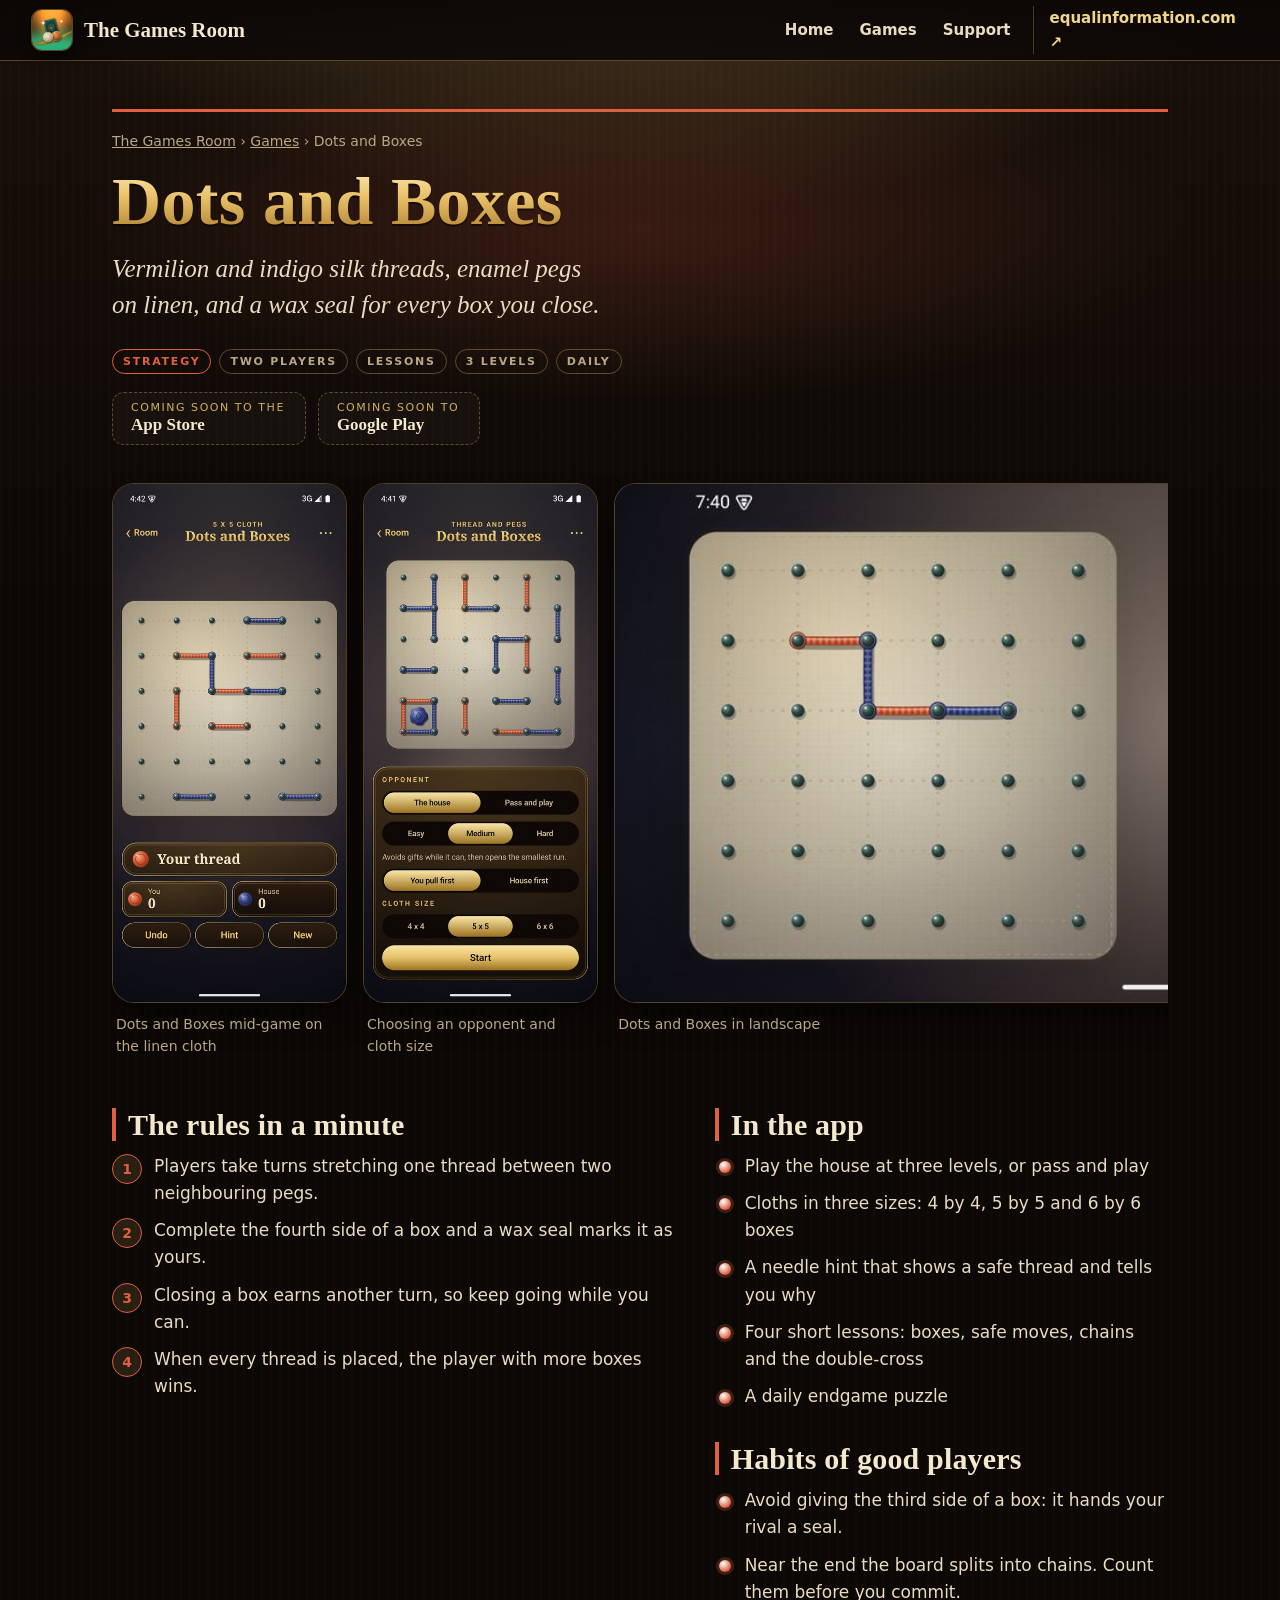
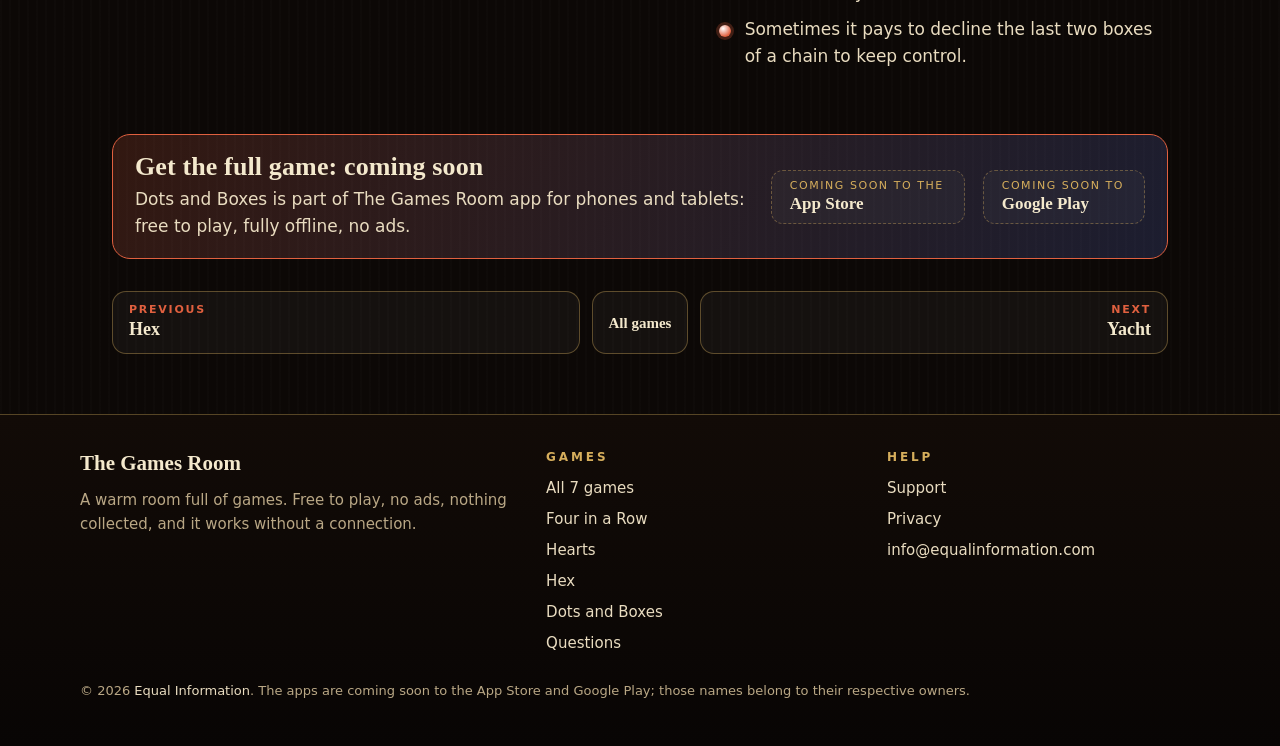
==== commit 66c1937a: "Header and footer link to the equalinformation.com home page on every page Co-Authored-By: Claude So" ====
--- a/dots-and-boxes/index.html
+++ b/dots-and-boxes/index.html
@@ -24,7 +24,7 @@
 <a class="tgr-skip" href="#tgr-main">Jump to the page</a>
 <header class="tgr-top">
 <a class="tgr-brand" href="../"><img class="tgr-logo" src="../assets/img/icon-96.png" alt="" width="40" height="40"><span class="tgr-brand-name">The Games Room</span></a>
-<nav class="tgr-tabs" aria-label="Sections"><a href="../">Home</a><a href="../games/">Games</a><a href="../support/">Support</a></nav>
+<nav class="tgr-tabs" aria-label="Sections"><a href="../">Home</a><a href="../games/">Games</a><a href="../support/">Support</a><a class="tgr-parent" href="https://equalinformation.com/">equalinformation.com<span aria-hidden="true"> &#8599;</span></a></nav>
 </header>
 <main class="tgr-main" id="tgr-main">
 
@@ -58,7 +58,7 @@
 <nav class="tgr-foot-tables" aria-label="Games"><h4 class="tgr-foot-h">Games</h4><a href="../games/">All 7 games</a><a href="../four-in-a-row/">Four in a Row</a><a href="../hearts/">Hearts</a><a href="../hex/">Hex</a><a href="../dots-and-boxes/">Dots and Boxes</a><a href="../#tgr-faq">Questions</a></nav>
 <nav class="tgr-foot-help" aria-label="Help"><h4 class="tgr-foot-h">Help</h4><a href="../support/">Support</a><a href="../privacy/">Privacy</a><a href="mailto:info@equalinformation.com">info@equalinformation.com</a></nav>
 </section>
-<p class="tgr-fine">&copy; 2026 Equal Information. The apps are coming soon to the App Store and Google Play; those names belong to their respective owners.</p>
+<p class="tgr-fine">&copy; 2026 <a href="https://equalinformation.com/">Equal Information</a>. The apps are coming soon to the App Store and Google Play; those names belong to their respective owners.</p>
 </footer>
 
 </body>
--- a/assets/css/site.css
+++ b/assets/css/site.css
@@ -205,6 +205,7 @@
 .tgr-logo{border-radius:10px;box-shadow:0 0 0 1px var(--k-rule),0 6px 14px rgba(0,0,0,.6);height:40px;width:40px}
 .tgr-tabs{display:grid;gap:2px;grid-area:tabs;grid-auto-flow:column}
 .tgr-tabs a{align-items:center;border-radius:10px;color:var(--k-text);display:grid;font-size:15px;font-weight:600;min-height:44px;padding:0 12px;text-decoration:none}
+.tgr-tabs a.tgr-parent{border-left:1px solid rgba(214,174,92,.3);border-radius:0 10px 10px 0;color:var(--k-lustre);margin-left:8px;padding-left:16px;white-space:nowrap}.tgr-fine a{color:inherit;text-decoration:underline}
 .tgr-tabs a:hover,.tgr-tabs a[aria-current="page"]{background:rgba(214,174,92,.14);color:var(--k-lustre)}
 .tgr-foot{background:linear-gradient(180deg,#120b07,#080504);border-top:1px solid var(--k-rule);color:var(--k-dim);font-size:15px;margin-top:20px;padding:36px var(--k-edge) 44px}
 .tgr-foot-grid{display:grid;gap:22px 28px;grid-template-areas:"about tables help";grid-template-columns:1.4fr 1fr 1fr;margin:0 auto;max-width:1120px}
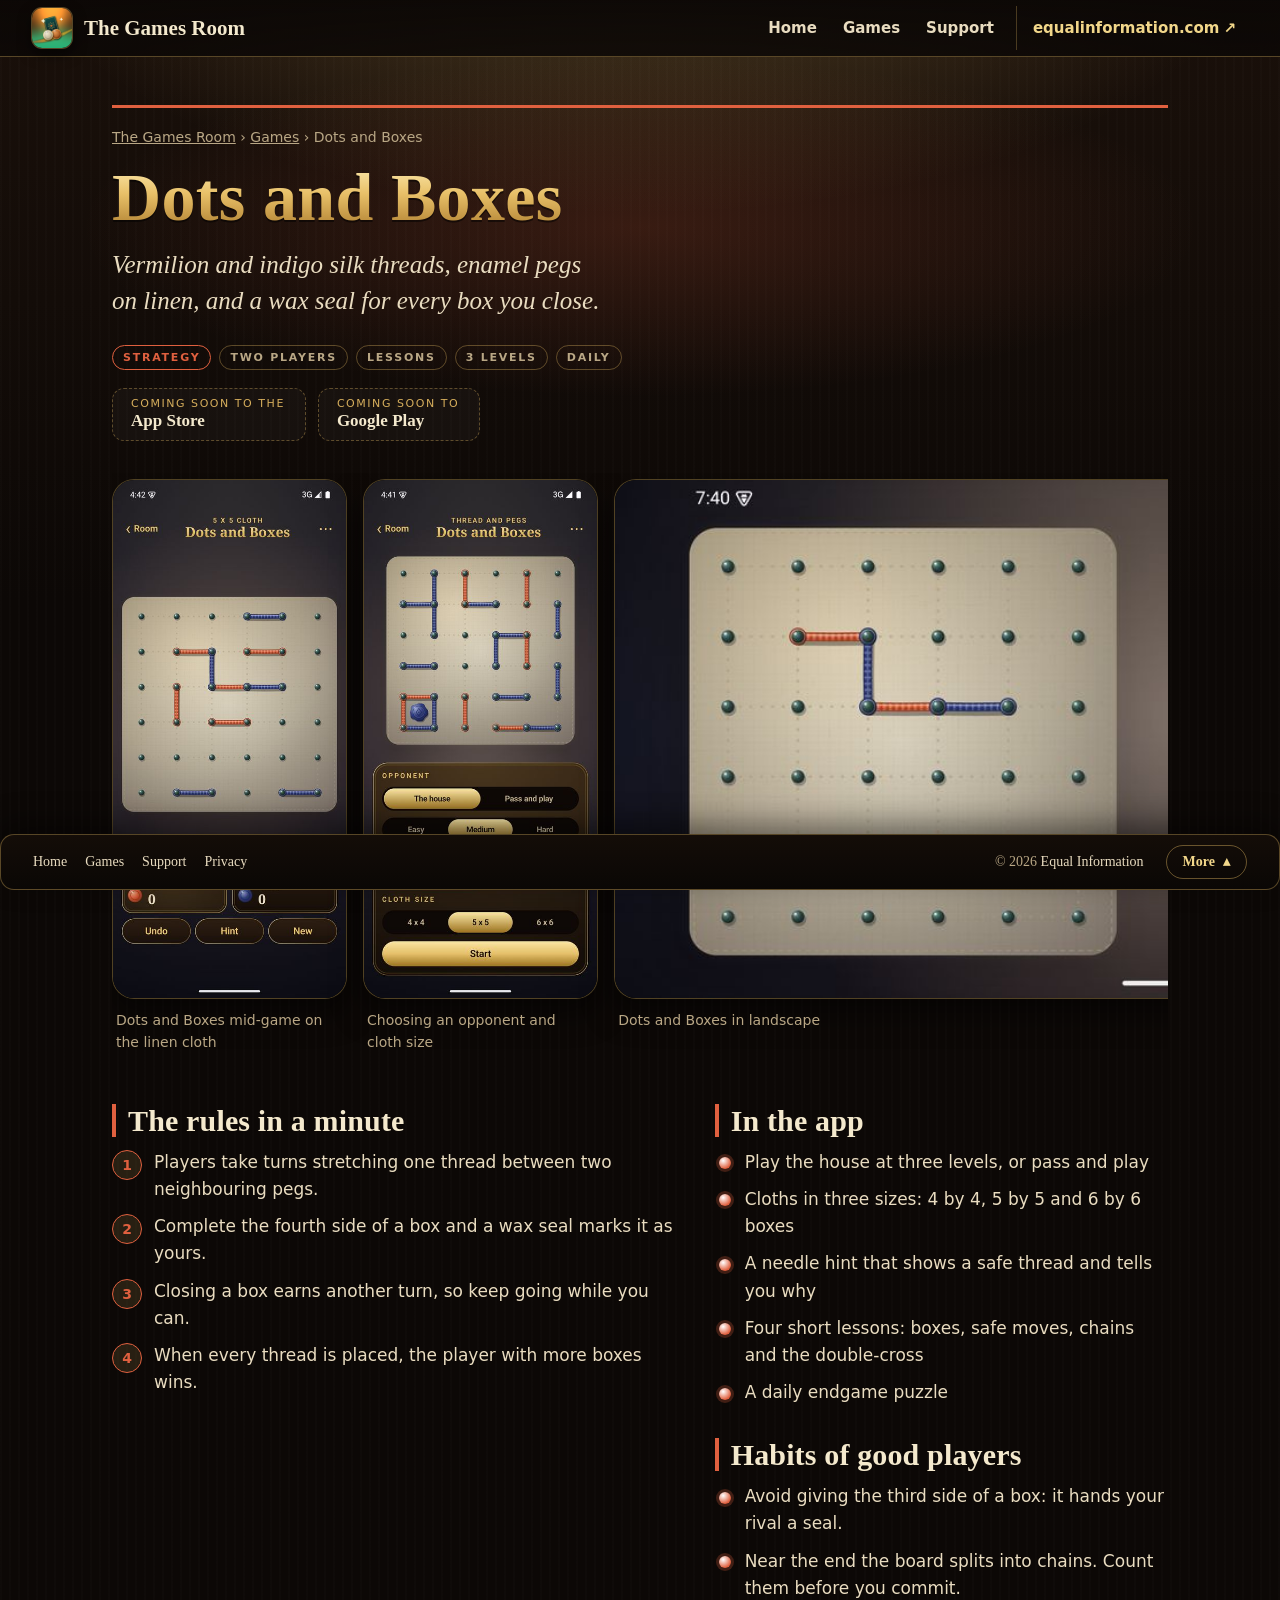
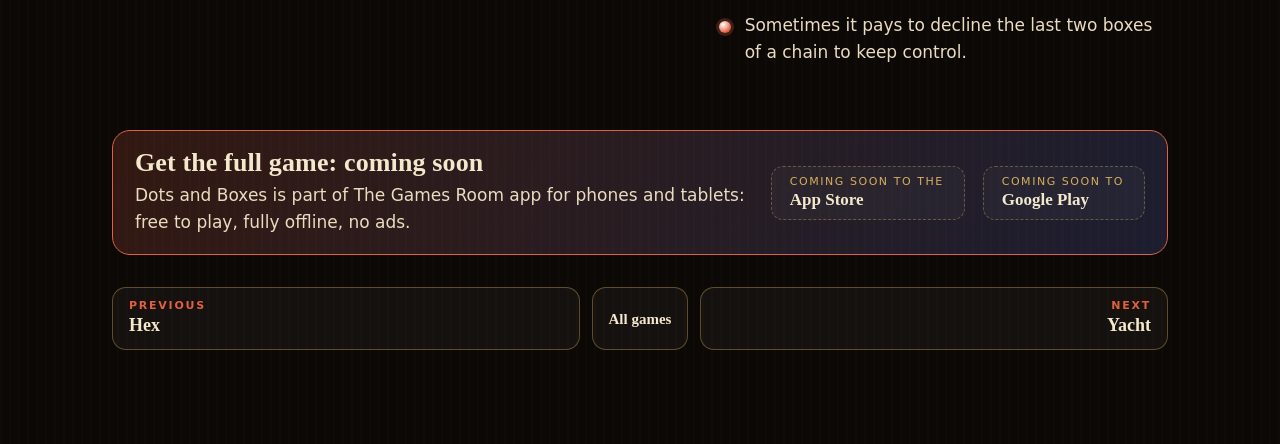
==== commit 7238fe33: "Pinned header and docked footer with More/Less panel on every page Co-Authored-By: Claude Sonnet 5.5" ====
--- a/dots-and-boxes/index.html
+++ b/dots-and-boxes/index.html
@@ -52,13 +52,18 @@
 <nav class="tgr-tp-next" aria-label="More games"><a class="tgr-pn tgr-pn-prev" href="../hex/" rel="prev"><small>Previous</small>Hex</a><a class="tgr-pn tgr-pn-all" href="../games/">All games</a><a class="tgr-pn tgr-pn-next" href="../yacht/" rel="next"><small>Next</small>Yacht</a></nav>
 </article>
 </main>
-<footer class="tgr-foot">
+<footer class="tgr-dock">
+<details class="tgr-dock-box">
+<summary><span class="tgr-dock-links"><a href="../">Home</a><a href="../games/">Games</a><a href="../support/">Support</a><a href="../privacy/">Privacy</a></span><span class="tgr-dock-copy">&copy; 2026 <a href="https://equalinformation.com/">Equal Information</a></span><span class="tgr-dock-more" aria-hidden="true"></span></summary>
+<div class="tgr-dock-panel tgr-foot">
 <section class="tgr-foot-grid">
 <div class="tgr-foot-about"><p class="tgr-foot-name">The Games Room</p><p class="tgr-foot-blurb">A warm room full of games. Free to play, no ads, nothing collected, and it works without a connection.</p></div>
 <nav class="tgr-foot-tables" aria-label="Games"><h4 class="tgr-foot-h">Games</h4><a href="../games/">All 7 games</a><a href="../four-in-a-row/">Four in a Row</a><a href="../hearts/">Hearts</a><a href="../hex/">Hex</a><a href="../dots-and-boxes/">Dots and Boxes</a><a href="../#tgr-faq">Questions</a></nav>
-<nav class="tgr-foot-help" aria-label="Help"><h4 class="tgr-foot-h">Help</h4><a href="../support/">Support</a><a href="../privacy/">Privacy</a><a href="mailto:info@equalinformation.com">info@equalinformation.com</a></nav>
+<nav class="tgr-foot-help" aria-label="Help"><h4 class="tgr-foot-h">Help</h4><a href="../support/">Support</a><a href="../privacy/">Privacy</a><a href="mailto:info@equalinformation.com">info@equalinformation.com</a><a href="https://equalinformation.com/">equalinformation.com</a></nav>
 </section>
-<p class="tgr-fine">&copy; 2026 <a href="https://equalinformation.com/">Equal Information</a>. The apps are coming soon to the App Store and Google Play; those names belong to their respective owners.</p>
+<p class="tgr-fine">The apps are coming soon to the App Store and Google Play; those names belong to their respective owners.</p>
+</div>
+</details>
 </footer>
 
 </body>
--- a/assets/css/site.css
+++ b/assets/css/site.css
@@ -203,18 +203,37 @@
 .tgr-top{align-items:center;backdrop-filter:blur(10px);background:linear-gradient(180deg,rgba(12,8,6,.97),rgba(12,8,6,.86));border-bottom:1px solid var(--k-rule);display:grid;gap:4px 18px;grid-template-areas:"mark tabs";grid-template-columns:1fr auto;padding:6px var(--k-edge);position:sticky;top:0;z-index:50}
 .tgr-brand{align-items:center;color:var(--k-bone);display:grid;font:700 21px/1 var(--k-face-serif);gap:12px;grid-area:mark;grid-auto-flow:column;justify-content:start;text-decoration:none}
 .tgr-logo{border-radius:10px;box-shadow:0 0 0 1px var(--k-rule),0 6px 14px rgba(0,0,0,.6);height:40px;width:40px}
-.tgr-tabs{display:grid;gap:2px;grid-area:tabs;grid-auto-flow:column}
+.tgr-tabs{display:grid;gap:2px;grid-area:tabs;grid-auto-columns:max-content;grid-auto-flow:column}
 .tgr-tabs a{align-items:center;border-radius:10px;color:var(--k-text);display:grid;font-size:15px;font-weight:600;min-height:44px;padding:0 12px;text-decoration:none}
-.tgr-tabs a.tgr-parent{border-left:1px solid rgba(214,174,92,.3);border-radius:0 10px 10px 0;color:var(--k-lustre);margin-left:8px;padding-left:16px;white-space:nowrap}.tgr-fine a{color:inherit;text-decoration:underline}
+.tgr-tabs a.tgr-parent{display:flex;align-items:center;gap:4px;border-left:1px solid rgba(214,174,92,.3);border-radius:0 10px 10px 0;color:var(--k-lustre);margin-left:8px;padding-left:16px;white-space:nowrap}.tgr-fine a{color:inherit;text-decoration:underline}
 .tgr-tabs a:hover,.tgr-tabs a[aria-current="page"]{background:rgba(214,174,92,.14);color:var(--k-lustre)}
-.tgr-foot{background:linear-gradient(180deg,#120b07,#080504);border-top:1px solid var(--k-rule);color:var(--k-dim);font-size:15px;margin-top:20px;padding:36px var(--k-edge) 44px}
+.tgr-foot{background:linear-gradient(180deg,#120b07,#080504);color:var(--k-dim);font-size:15px;padding:30px var(--k-edge) 28px}
 .tgr-foot-grid{display:grid;gap:22px 28px;grid-template-areas:"about tables help";grid-template-columns:1.4fr 1fr 1fr;margin:0 auto;max-width:1120px}
 .tgr-foot-about{grid-area:about}.tgr-foot-tables{grid-area:tables}.tgr-foot-help{grid-area:help}
 .tgr-foot-tables,.tgr-foot-help{align-content:start;display:grid;gap:7px}
 .tgr-foot a{color:var(--k-text);text-decoration:none}.tgr-foot a:hover{color:var(--k-lustre);text-decoration:underline}
 .tgr-foot-h{color:var(--k-brass);font:700 12px/1 var(--k-face-sans);letter-spacing:.24em;margin:0 0 6px;text-transform:uppercase}
 .tgr-foot-name{color:var(--k-bone);font:700 21px/1.2 var(--k-face-serif);margin:0 0 12px}
-.tgr-fine{font-size:13px;margin:26px auto 0;max-width:1120px}
+.tgr-fine{font-size:13px;margin:22px auto 0;max-width:1120px}
+/* static chrome: header pinned to the top, footer docked to the bottom with a More/Less panel (native <details>, no script) */
+.tgr-top{position:sticky;top:0;z-index:60}
+.tgr-body{padding-bottom:54px}
+.tgr-dock{bottom:0;left:0;position:fixed;right:0;z-index:70}
+.tgr-dock-box{background:linear-gradient(180deg,#140d08,#0a0705);border-top:1px solid var(--k-rule);box-shadow:0 -10px 30px rgba(0,0,0,.45)}
+.tgr-dock-box>summary{align-items:center;color:var(--k-dim);cursor:pointer;display:flex;flex-wrap:wrap;font-size:14px;gap:6px 22px;list-style:none;min-height:54px;padding:6px var(--k-edge)}
+.tgr-dock-box>summary::-webkit-details-marker{display:none}
+.tgr-dock-box>summary::after,.tgr-dock-box[open]>summary::after{content:none;display:none}.tgr-dock-box>summary{font:500 14px/1.3 var(--k-face-serif);justify-content:flex-start;padding:6px var(--k-edge)}
+.tgr-dock-links{display:flex;flex-wrap:wrap;gap:4px 18px}
+.tgr-dock-box a{color:var(--k-text);text-decoration:none}.tgr-dock-box a:hover{color:var(--k-lustre);text-decoration:underline}
+.tgr-dock-copy{color:var(--k-dim);margin-left:auto}
+.tgr-dock-more{align-items:center;border:1px solid rgba(214,174,92,.45);border-radius:999px;color:var(--k-lustre);display:inline-flex;font-weight:700;min-height:34px;padding:0 16px}
+.tgr-dock-more::before{content:"More"}.tgr-dock-more::after{content:"\25B4";margin-left:8px}
+.tgr-dock-box[open] .tgr-dock-more::before{content:"Less"}.tgr-dock-box[open] .tgr-dock-more::after{content:"\25BE"}
+.tgr-dock-box>summary:focus-visible{outline:2px solid var(--k-lustre);outline-offset:-4px}
+.tgr-dock-panel{border-top:1px solid var(--k-rule);max-height:min(62vh,560px);overflow:auto}
+@media (width<=40em){.tgr-dock-copy{display:none}.tgr-dock-more{margin-left:auto}}
+@media (prefers-reduced-motion:no-preference){.tgr-dock-panel{animation:tgr-rise .22s ease-out}@keyframes tgr-rise{from{opacity:0;transform:translateY(10px)}}}
+
 
 /* table pages: named areas */
 .tgr-tp-shots{grid-area:shots;min-width:0}.tgr-tp{display:grid;gap:clamp(18px,3vw,32px) clamp(18px,3vw,36px);grid-template-areas:"head head" "play play" "rules keys" "rules ideas" "shots shots" "cta cta" "next next";grid-template-columns:1.25fr 1fr;margin:0 auto;max-width:1120px;padding:clamp(24px,4vw,48px) var(--k-edge) 40px}
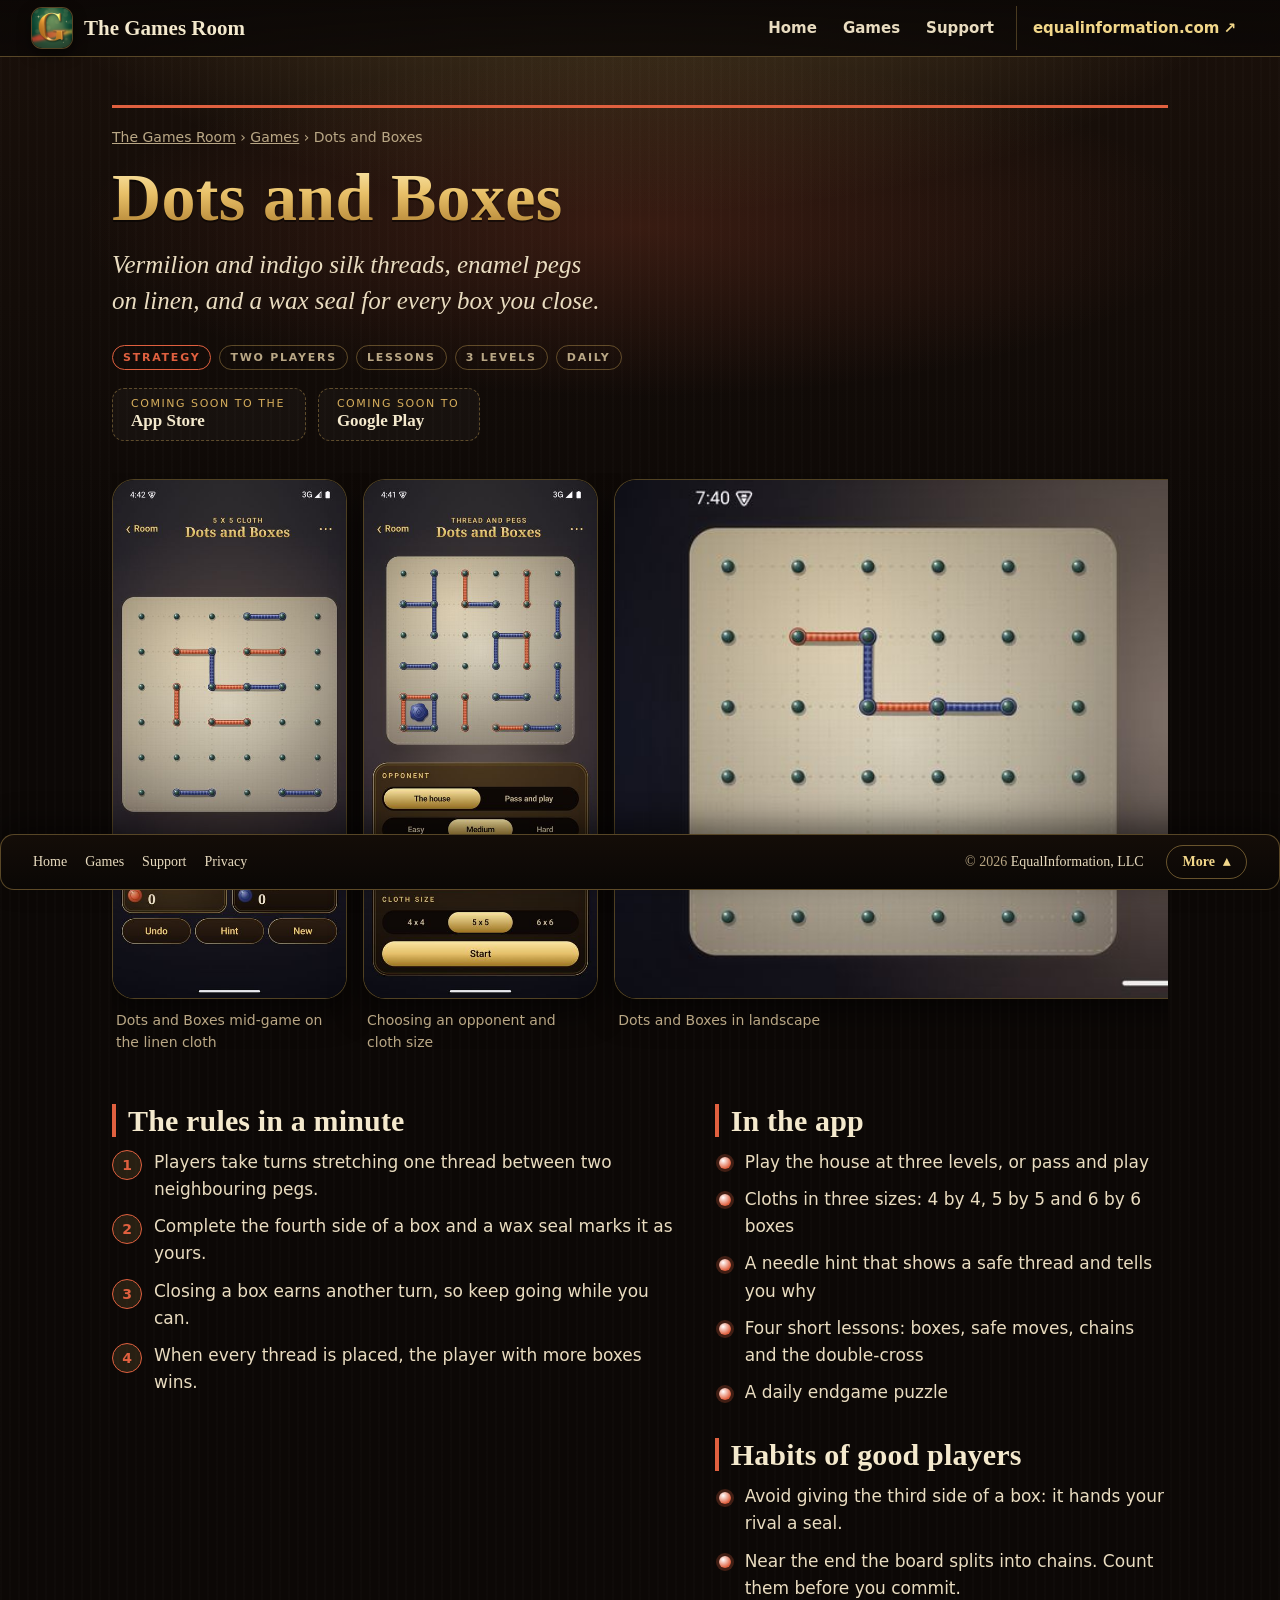
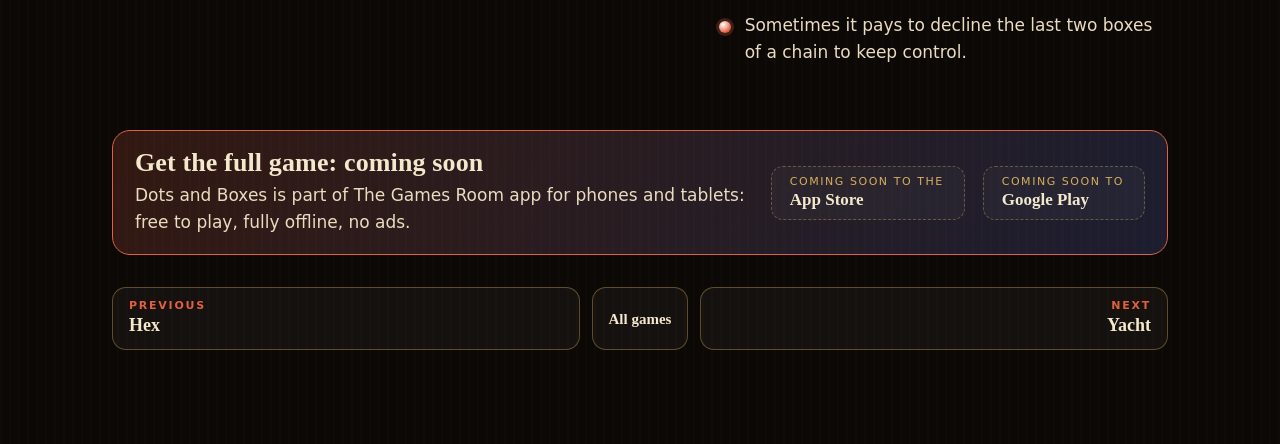
==== commit 609550fa: "Footer and metadata: company name is EqualInformation, LLC Co-Authored-By: Claude Sonnet 5.5 <norepl" ====
--- a/dots-and-boxes/index.html
+++ b/dots-and-boxes/index.html
@@ -17,7 +17,7 @@
 <meta property="og:url" content="https://equalinformation.com/the-games-room-site/dots-and-boxes/">
 <meta property="og:image" content="https://equalinformation.com/the-games-room-site/assets/img/og-1200x630.jpg">
 <meta name="twitter:card" content="summary_large_image">
-<script type="application/ld+json">{"@context":"https://schema.org","@type":["VideoGame","SoftwareApplication"],"name":"Dots and Boxes","description":"Stretch silk threads between enamel pegs on a linen cloth and close boxes with wax seals.","url":"https://equalinformation.com/the-games-room-site/dots-and-boxes/","image":"https://equalinformation.com/the-games-room-site/assets/shots/cover-dots-and-boxes.jpg","applicationCategory":"GameApplication","genre":"Strategy","operatingSystem":"iOS, Android","inLanguage":"en","publisher":{"@type":"Organization","name":"Equal Information"},"isPartOf":{"@type":"WebSite","name":"The Games Room","url":"https://equalinformation.com/the-games-room-site/"},"offers":{"@type":"Offer","price":"0","priceCurrency":"USD"}}</script>
+<script type="application/ld+json">{"@context":"https://schema.org","@type":["VideoGame","SoftwareApplication"],"name":"Dots and Boxes","description":"Stretch silk threads between enamel pegs on a linen cloth and close boxes with wax seals.","url":"https://equalinformation.com/the-games-room-site/dots-and-boxes/","image":"https://equalinformation.com/the-games-room-site/assets/shots/cover-dots-and-boxes.jpg","applicationCategory":"GameApplication","genre":"Strategy","operatingSystem":"iOS, Android","inLanguage":"en","publisher":{"@type":"Organization","name":"EqualInformation, LLC"},"isPartOf":{"@type":"WebSite","name":"The Games Room","url":"https://equalinformation.com/the-games-room-site/"},"offers":{"@type":"Offer","price":"0","priceCurrency":"USD"}}</script>
 <script type="application/ld+json">{"@context":"https://schema.org","@type":"BreadcrumbList","itemListElement":[{"@type":"ListItem","position":1,"name":"The Games Room","item":"https://equalinformation.com/the-games-room-site/"},{"@type":"ListItem","position":2,"name":"Games","item":"https://equalinformation.com/the-games-room-site/games/"},{"@type":"ListItem","position":3,"name":"Dots and Boxes","item":"https://equalinformation.com/the-games-room-site/dots-and-boxes/"}]}</script>
 </head>
 <body class="tgr-body tgr-game">
@@ -54,7 +54,7 @@
 </main>
 <footer class="tgr-dock">
 <details class="tgr-dock-box">
-<summary><span class="tgr-dock-links"><a href="../">Home</a><a href="../games/">Games</a><a href="../support/">Support</a><a href="../privacy/">Privacy</a></span><span class="tgr-dock-copy">&copy; 2026 <a href="https://equalinformation.com/">Equal Information</a></span><span class="tgr-dock-more" aria-hidden="true"></span></summary>
+<summary><span class="tgr-dock-links"><a href="../">Home</a><a href="../games/">Games</a><a href="../support/">Support</a><a href="../privacy/">Privacy</a></span><span class="tgr-dock-copy">&copy; 2026 <a href="https://equalinformation.com/">EqualInformation, LLC</a></span><span class="tgr-dock-more" aria-hidden="true"></span></summary>
 <div class="tgr-dock-panel tgr-foot">
 <section class="tgr-foot-grid">
 <div class="tgr-foot-about"><p class="tgr-foot-name">The Games Room</p><p class="tgr-foot-blurb">A warm room full of games. Free to play, no ads, nothing collected, and it works without a connection.</p></div>
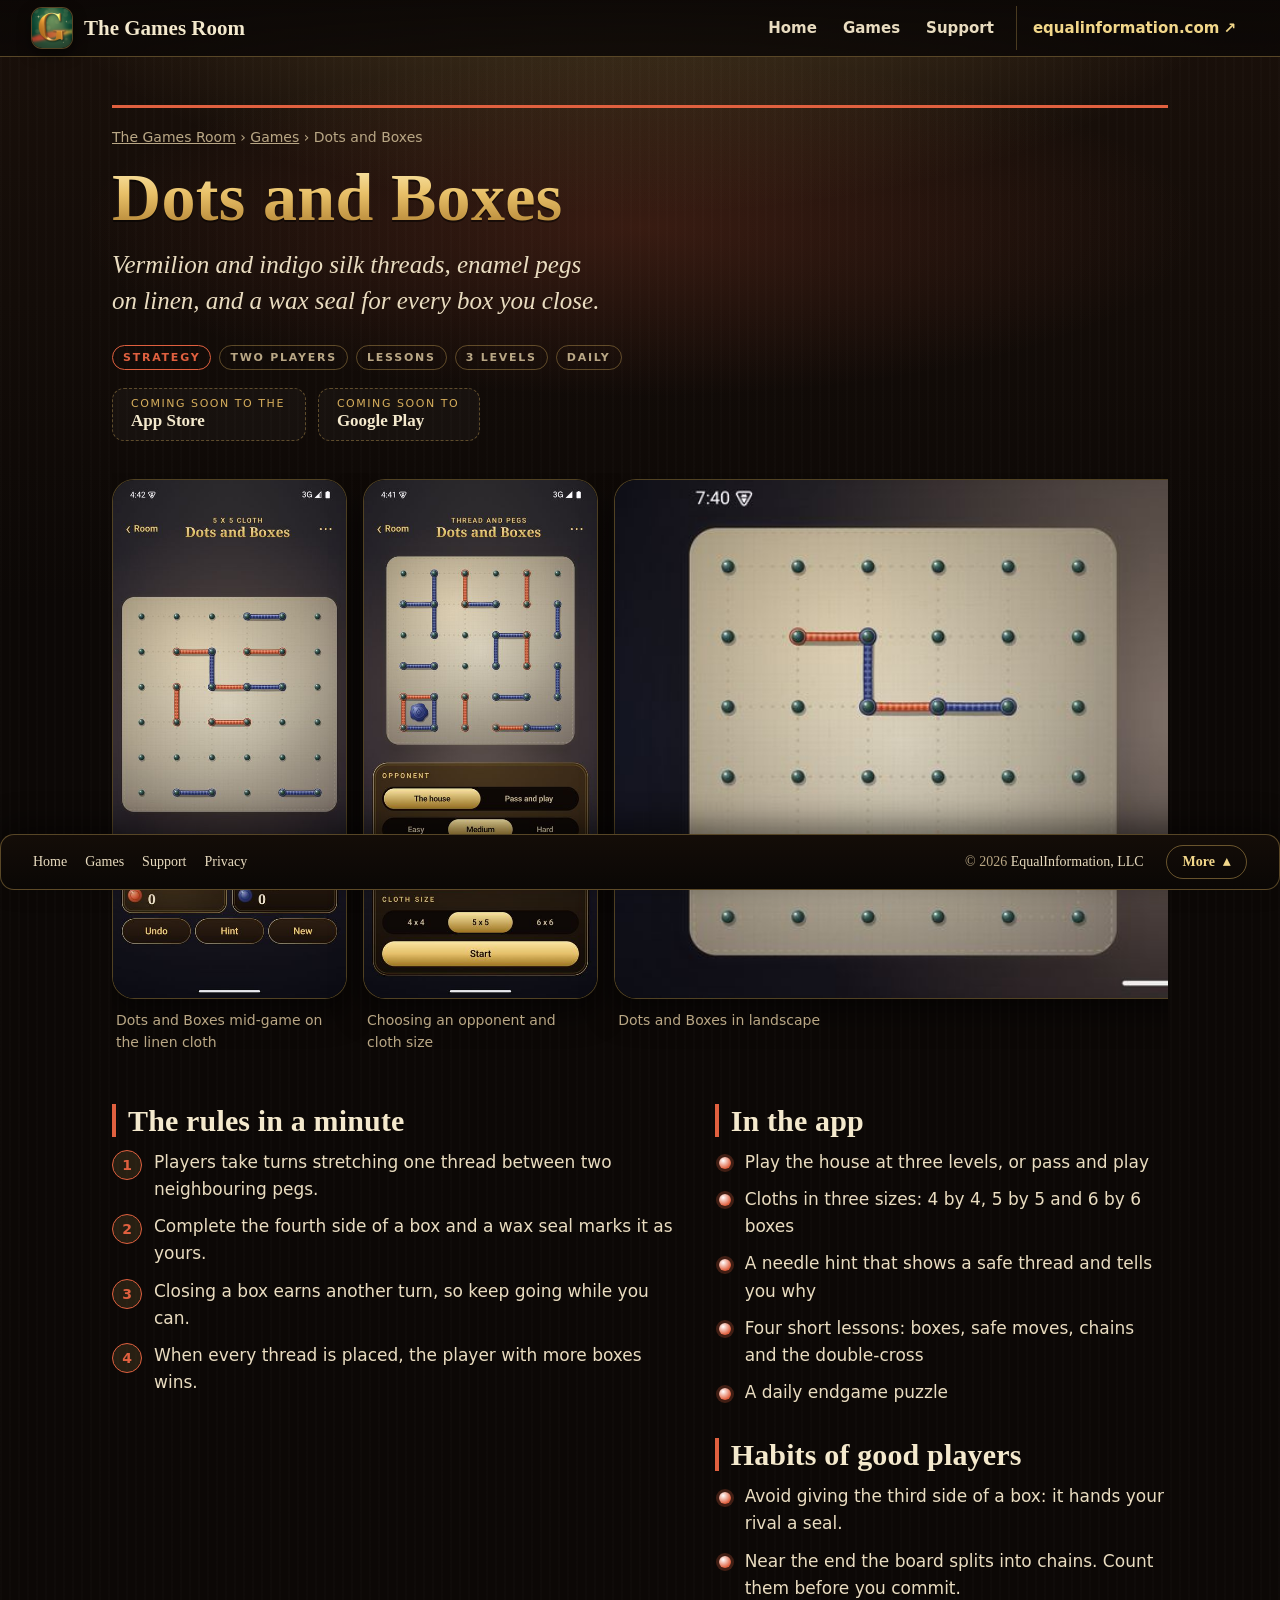
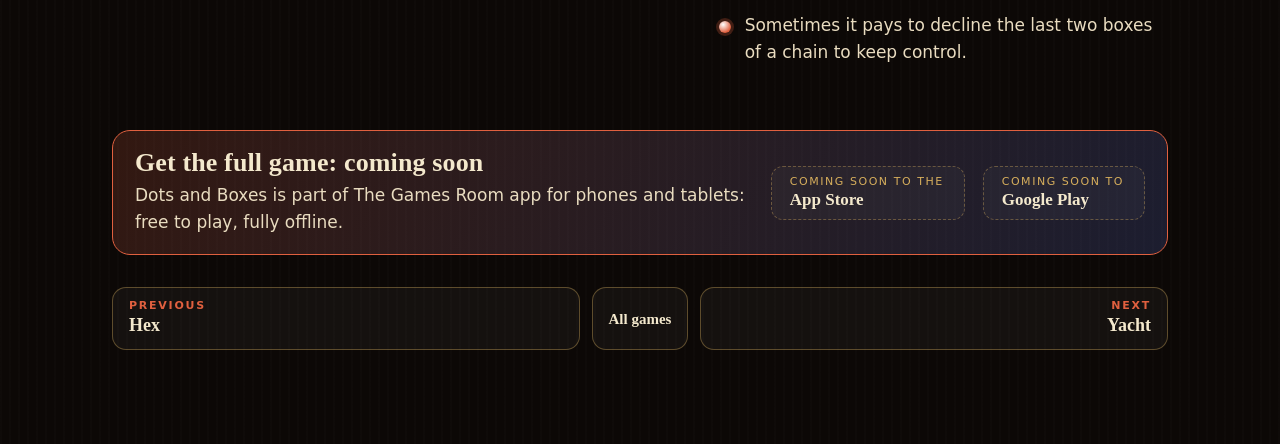
==== commit ac7c8ebf: "site: remove no-ads claims from user-facing text (ads may be added later) Co-Authored-By: Claude Son" ====
--- a/dots-and-boxes/index.html
+++ b/dots-and-boxes/index.html
@@ -48,7 +48,7 @@
 </aside>
 <aside class="tgr-tp-ideas"><h2 class="tgr-tp-h">Habits of good players</h2><ul class="tgr-check"><li>Avoid giving the third side of a box: it hands your rival a seal.</li><li>Near the end the board splits into chains. Count them before you commit.</li><li>Sometimes it pays to decline the last two boxes of a chain to keep control.</li></ul></aside>
 
-<aside class="tgr-tp-cta tgr-callout"><div class="tgr-t"><h3>Get the full game: coming soon</h3><p>Dots and Boxes is part of The Games Room app for phones and tablets: free to play, fully offline, no ads.</p></div><span class="tgr-badge-soon"><small>Coming soon to the</small><b>App Store</b></span><span class="tgr-badge-soon"><small>Coming soon to</small><b>Google Play</b></span></aside>
+<aside class="tgr-tp-cta tgr-callout"><div class="tgr-t"><h3>Get the full game: coming soon</h3><p>Dots and Boxes is part of The Games Room app for phones and tablets: free to play, fully offline.</p></div><span class="tgr-badge-soon"><small>Coming soon to the</small><b>App Store</b></span><span class="tgr-badge-soon"><small>Coming soon to</small><b>Google Play</b></span></aside>
 <nav class="tgr-tp-next" aria-label="More games"><a class="tgr-pn tgr-pn-prev" href="../hex/" rel="prev"><small>Previous</small>Hex</a><a class="tgr-pn tgr-pn-all" href="../games/">All games</a><a class="tgr-pn tgr-pn-next" href="../yacht/" rel="next"><small>Next</small>Yacht</a></nav>
 </article>
 </main>
@@ -57,7 +57,7 @@
 <summary><span class="tgr-dock-links"><a href="../">Home</a><a href="../games/">Games</a><a href="../support/">Support</a><a href="../privacy/">Privacy</a></span><span class="tgr-dock-copy">&copy; 2026 <a href="https://equalinformation.com/">EqualInformation, LLC</a></span><span class="tgr-dock-more" aria-hidden="true"></span></summary>
 <div class="tgr-dock-panel tgr-foot">
 <section class="tgr-foot-grid">
-<div class="tgr-foot-about"><p class="tgr-foot-name">The Games Room</p><p class="tgr-foot-blurb">A warm room full of games. Free to play, no ads, nothing collected, and it works without a connection.</p></div>
+<div class="tgr-foot-about"><p class="tgr-foot-name">The Games Room</p><p class="tgr-foot-blurb">A warm room full of games. Free to play, nothing collected, and it works without a connection.</p></div>
 <nav class="tgr-foot-tables" aria-label="Games"><h4 class="tgr-foot-h">Games</h4><a href="../games/">All 7 games</a><a href="../four-in-a-row/">Four in a Row</a><a href="../hearts/">Hearts</a><a href="../hex/">Hex</a><a href="../dots-and-boxes/">Dots and Boxes</a><a href="../#tgr-faq">Questions</a></nav>
 <nav class="tgr-foot-help" aria-label="Help"><h4 class="tgr-foot-h">Help</h4><a href="../support/">Support</a><a href="../privacy/">Privacy</a><a href="mailto:info@equalinformation.com">info@equalinformation.com</a><a href="https://equalinformation.com/">equalinformation.com</a></nav>
 </section>
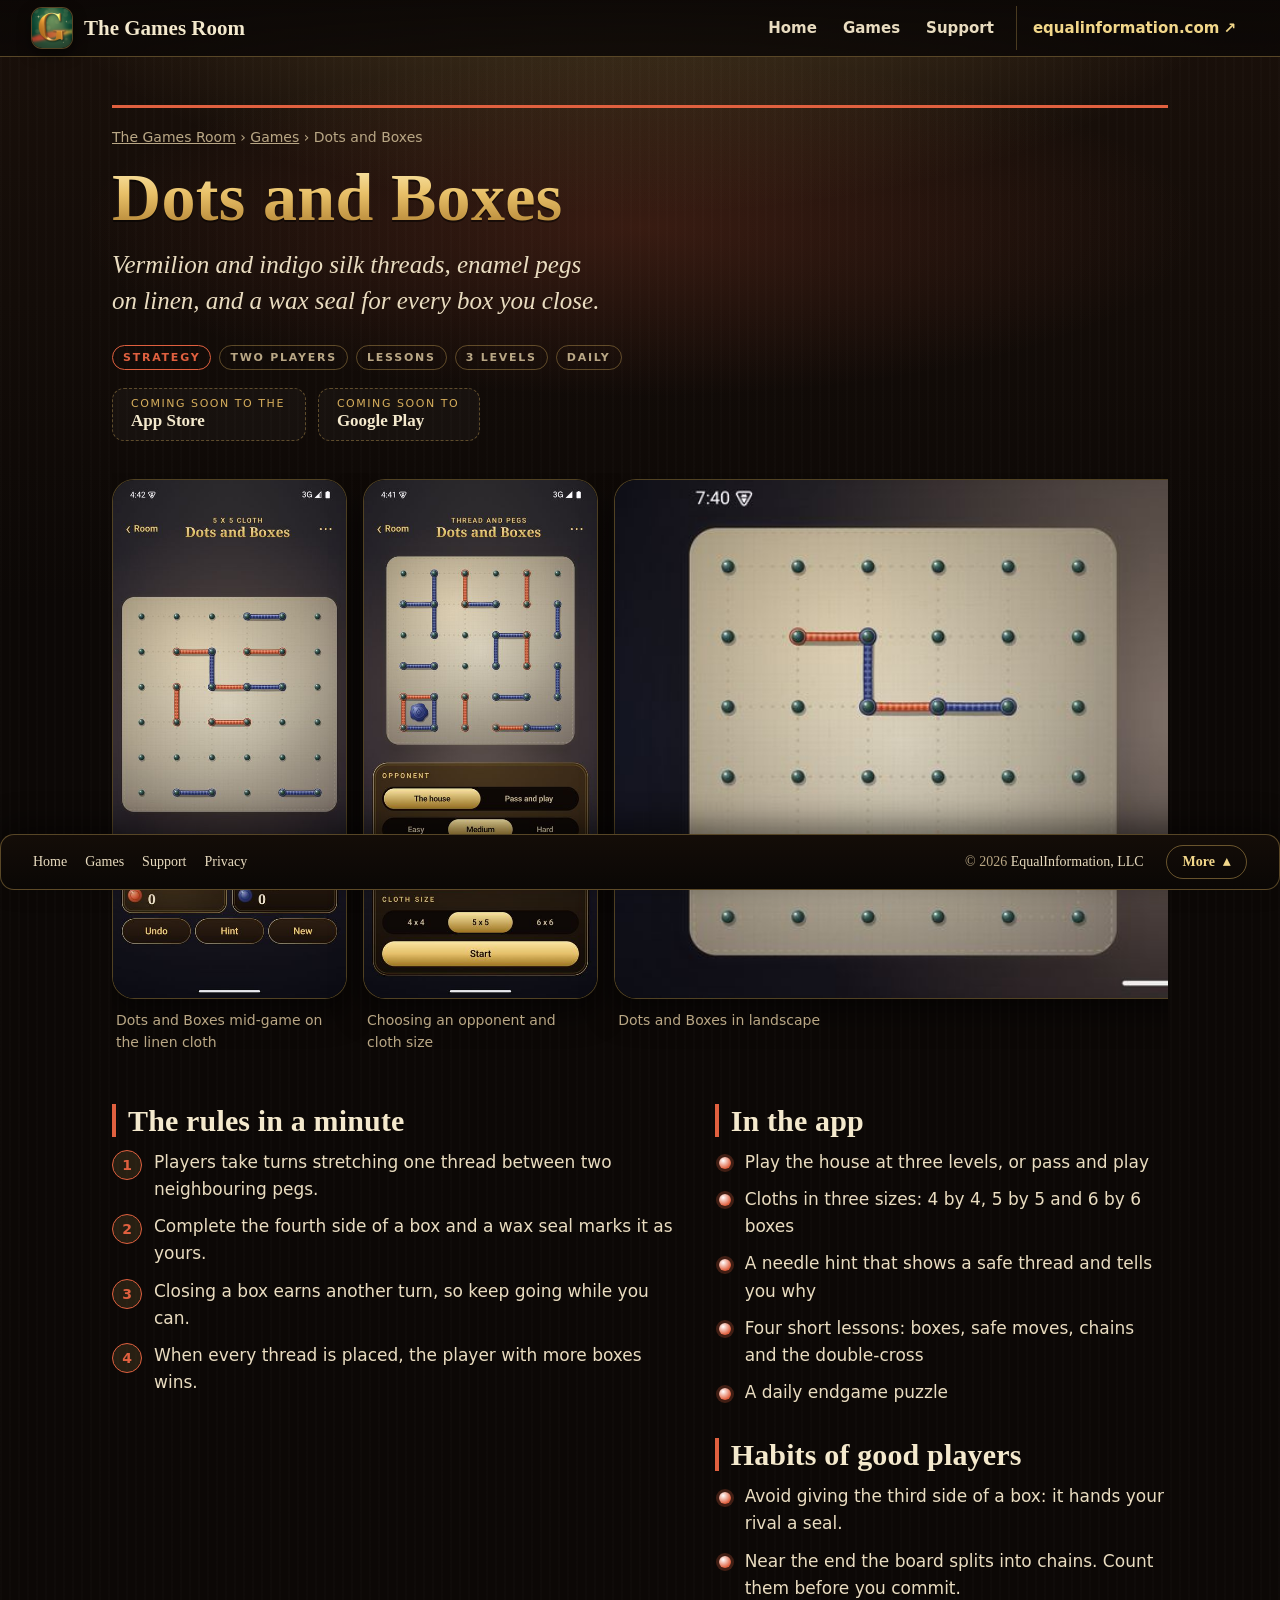
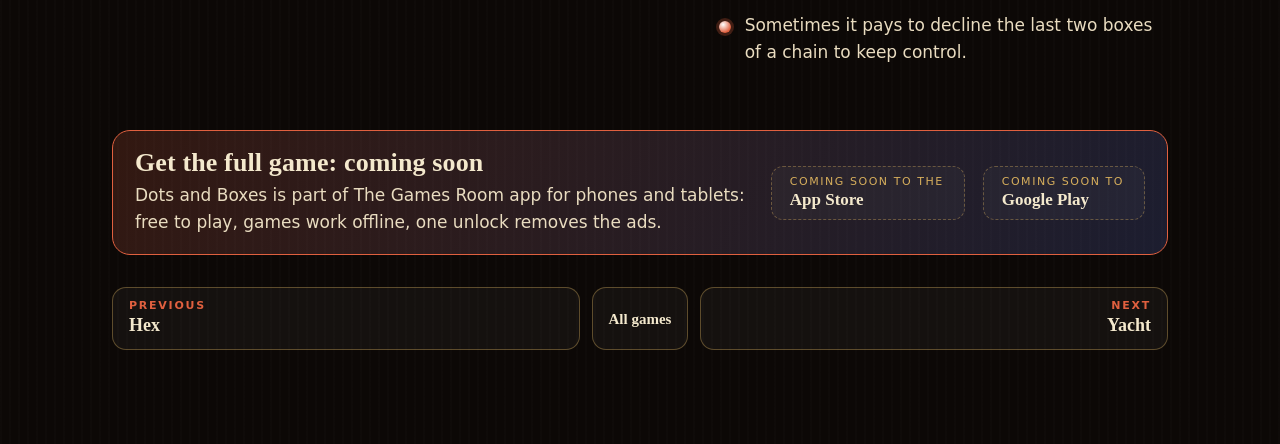
==== commit d8f8cb24: "Site: ads are coming (Google AdMob): replace 'no ads / no data collected / fully offline' wording, p" ====
--- a/dots-and-boxes/index.html
+++ b/dots-and-boxes/index.html
@@ -48,7 +48,7 @@
 </aside>
 <aside class="tgr-tp-ideas"><h2 class="tgr-tp-h">Habits of good players</h2><ul class="tgr-check"><li>Avoid giving the third side of a box: it hands your rival a seal.</li><li>Near the end the board splits into chains. Count them before you commit.</li><li>Sometimes it pays to decline the last two boxes of a chain to keep control.</li></ul></aside>
 
-<aside class="tgr-tp-cta tgr-callout"><div class="tgr-t"><h3>Get the full game: coming soon</h3><p>Dots and Boxes is part of The Games Room app for phones and tablets: free to play, fully offline.</p></div><span class="tgr-badge-soon"><small>Coming soon to the</small><b>App Store</b></span><span class="tgr-badge-soon"><small>Coming soon to</small><b>Google Play</b></span></aside>
+<aside class="tgr-tp-cta tgr-callout"><div class="tgr-t"><h3>Get the full game: coming soon</h3><p>Dots and Boxes is part of The Games Room app for phones and tablets: free to play, games work offline, one unlock removes the ads.</p></div><span class="tgr-badge-soon"><small>Coming soon to the</small><b>App Store</b></span><span class="tgr-badge-soon"><small>Coming soon to</small><b>Google Play</b></span></aside>
 <nav class="tgr-tp-next" aria-label="More games"><a class="tgr-pn tgr-pn-prev" href="../hex/" rel="prev"><small>Previous</small>Hex</a><a class="tgr-pn tgr-pn-all" href="../games/">All games</a><a class="tgr-pn tgr-pn-next" href="../yacht/" rel="next"><small>Next</small>Yacht</a></nav>
 </article>
 </main>
@@ -57,7 +57,7 @@
 <summary><span class="tgr-dock-links"><a href="../">Home</a><a href="../games/">Games</a><a href="../support/">Support</a><a href="../privacy/">Privacy</a></span><span class="tgr-dock-copy">&copy; 2026 <a href="https://equalinformation.com/">EqualInformation, LLC</a></span><span class="tgr-dock-more" aria-hidden="true"></span></summary>
 <div class="tgr-dock-panel tgr-foot">
 <section class="tgr-foot-grid">
-<div class="tgr-foot-about"><p class="tgr-foot-name">The Games Room</p><p class="tgr-foot-blurb">A warm room full of games. Free to play, nothing collected, and it works without a connection.</p></div>
+<div class="tgr-foot-about"><p class="tgr-foot-name">The Games Room</p><p class="tgr-foot-blurb">A warm room full of games. Free to play with a few gentle ads that one unlock removes, and the games work without a connection.</p></div>
 <nav class="tgr-foot-tables" aria-label="Games"><h4 class="tgr-foot-h">Games</h4><a href="../games/">All 7 games</a><a href="../four-in-a-row/">Four in a Row</a><a href="../hearts/">Hearts</a><a href="../hex/">Hex</a><a href="../dots-and-boxes/">Dots and Boxes</a><a href="../#tgr-faq">Questions</a></nav>
 <nav class="tgr-foot-help" aria-label="Help"><h4 class="tgr-foot-h">Help</h4><a href="../support/">Support</a><a href="../privacy/">Privacy</a><a href="mailto:info@equalinformation.com">info@equalinformation.com</a><a href="https://equalinformation.com/">equalinformation.com</a></nav>
 </section>
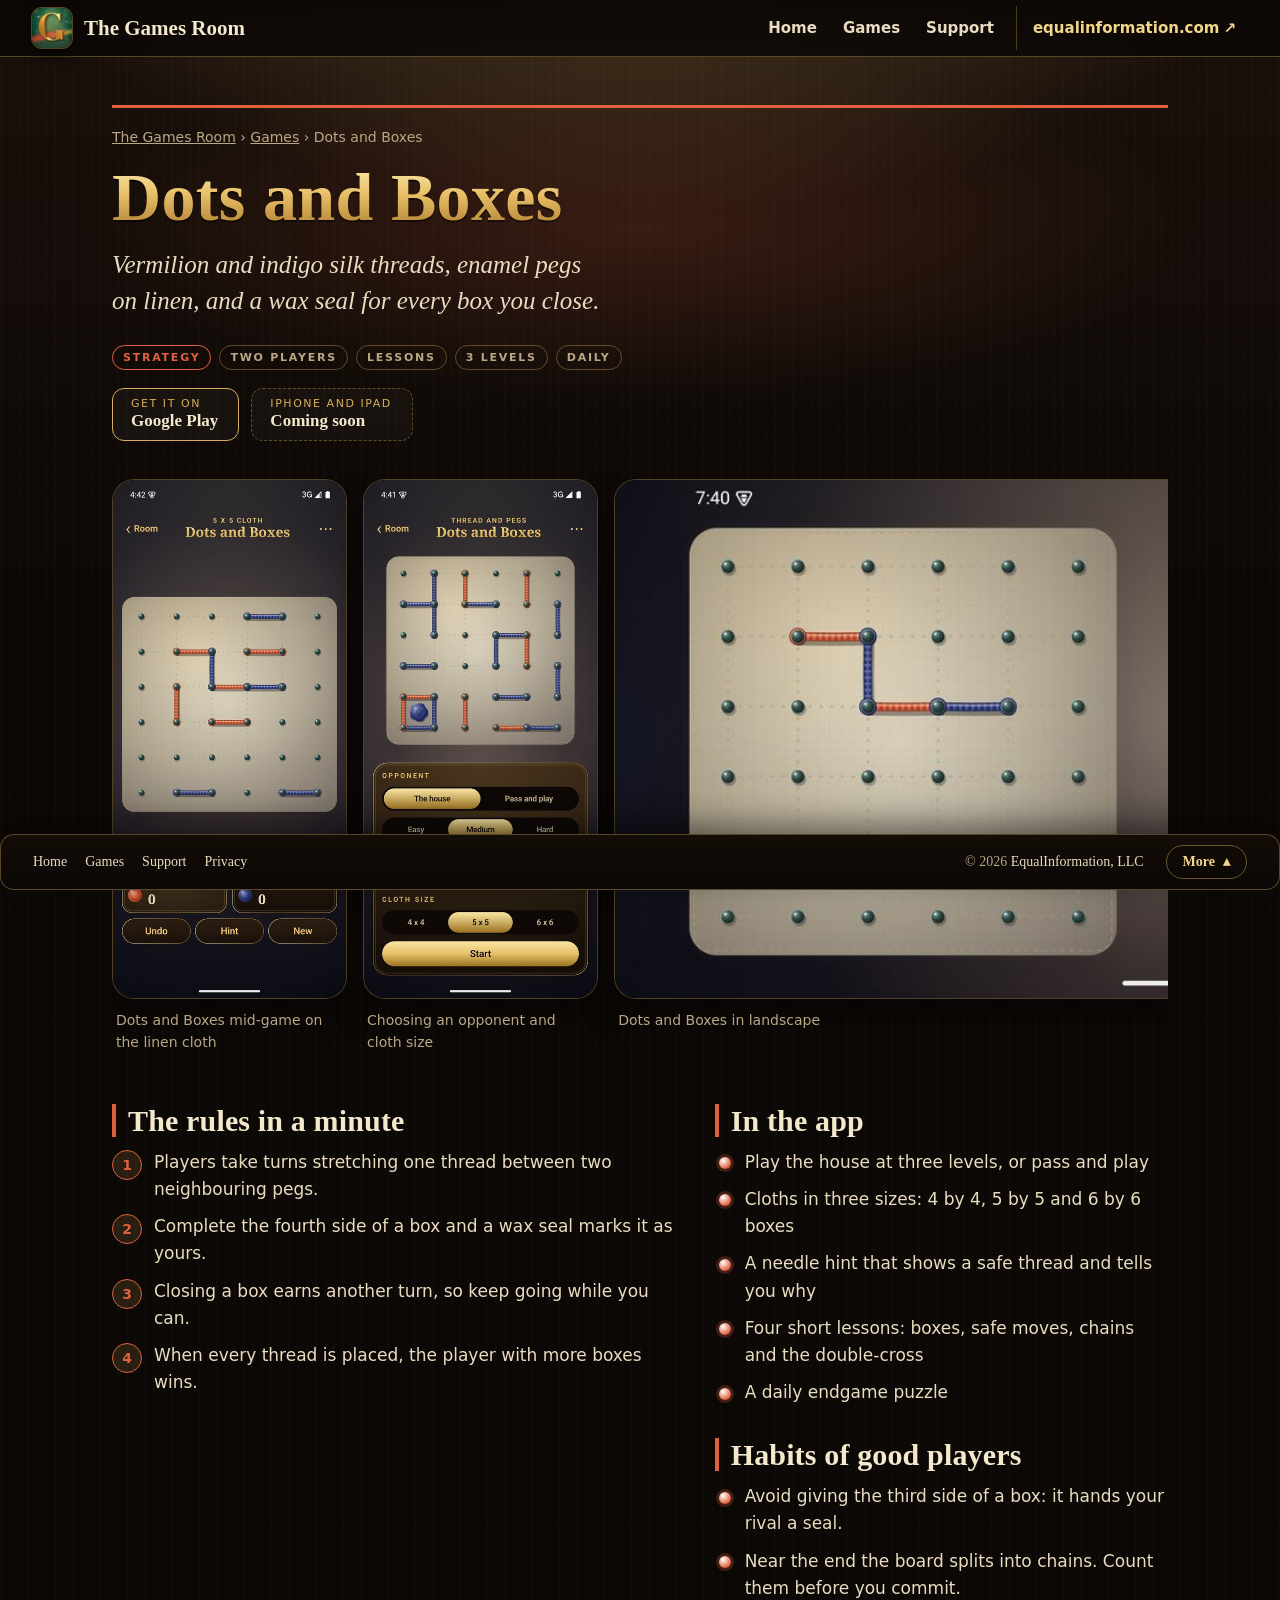
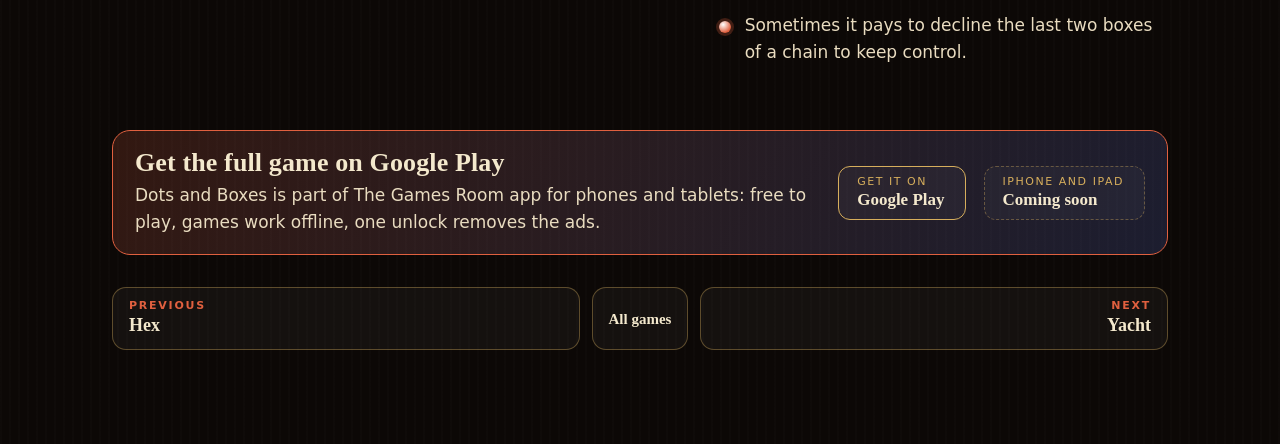
==== commit fefee91a: "Games Room site: available on Google Play (real link); App Store stays coming soon Co-Authored-By: C" ====
--- a/dots-and-boxes/index.html
+++ b/dots-and-boxes/index.html
@@ -4,7 +4,7 @@
 <meta charset="utf-8">
 <title>Dots and Boxes | Thread the pegs, seal the squares | The Games Room</title>
 <meta name="viewport" content="width=device-width, initial-scale=1, viewport-fit=cover">
-<meta name="description" content="Vermilion and indigo silk threads, enamel pegs on linen, and a wax seal for every box you close. Coming soon to the App Store and Google Play.">
+<meta name="description" content="Vermilion and indigo silk threads, enamel pegs on linen, and a wax seal for every box you close. Available on Google Play.">
 <meta name="theme-color" content="#0c0806">
 <link rel="canonical" href="https://equalinformation.com/the-games-room-site/dots-and-boxes/">
 <link rel="icon" type="image/png" href="../assets/img/favicon.png">
@@ -13,7 +13,7 @@
 <meta property="og:type" content="website">
 <meta property="og:site_name" content="The Games Room">
 <meta property="og:title" content="Dots and Boxes | Thread the pegs, seal the squares | The Games Room">
-<meta property="og:description" content="Vermilion and indigo silk threads, enamel pegs on linen, and a wax seal for every box you close. Coming soon to the App Store and Google Play.">
+<meta property="og:description" content="Vermilion and indigo silk threads, enamel pegs on linen, and a wax seal for every box you close. Available on Google Play.">
 <meta property="og:url" content="https://equalinformation.com/the-games-room-site/dots-and-boxes/">
 <meta property="og:image" content="https://equalinformation.com/the-games-room-site/assets/img/og-1200x630.jpg">
 <meta name="twitter:card" content="summary_large_image">
@@ -34,7 +34,7 @@
 <h1 class="tgr-gilded tgr-tp-title">Dots and Boxes</h1>
 <p class="tgr-lede tgr-tp-lede">Vermilion and indigo silk threads, enamel pegs on linen, and a wax seal for every box you close.</p>
 <p class="tgr-tagrow"><span class="tgr-pill">Strategy</span><span class="tgr-pill tgr-pill-soft">Two players</span><span class="tgr-pill tgr-pill-soft">Lessons</span><span class="tgr-pill tgr-pill-soft">3 levels</span><span class="tgr-pill tgr-pill-soft">Daily</span></p>
-<div class="tgr-badges" aria-label="Availability"><span class="tgr-badge-soon"><small>Coming soon to the</small><b>App Store</b></span><span class="tgr-badge-soon"><small>Coming soon to</small><b>Google Play</b></span></div>
+<div class="tgr-badges" aria-label="Availability"><a class="tgr-badge-soon tgr-badge-live" href="https://play.google.com/store/apps/details?id=com.equalinformation.thegamesroom.app" rel="noopener"><small>Get it on</small><b>Google Play</b></a><span class="tgr-badge-soon"><small>iPhone and iPad</small><b>Coming soon</b></span></div>
 </header>
 <div class="tgr-tp-play" id="tgr-play"><div class="tgr-gallery tgr-mixed" tabindex="0" role="group" aria-label="Dots and Boxes screenshots"><figure><img src="../assets/shots/dots-play.jpg" alt="Dots and Boxes mid-game on the linen cloth" width="450" height="1000" decoding="async"><figcaption>Dots and Boxes mid-game on the linen cloth</figcaption></figure><figure><img src="../assets/shots/dots-setup.jpg" alt="Choosing an opponent and cloth size" width="450" height="1000" loading="lazy" decoding="async"><figcaption>Choosing an opponent and cloth size</figcaption></figure><figure><img src="../assets/shots/dots-landscape.jpg" alt="Dots and Boxes in landscape" width="1000" height="450" loading="lazy" decoding="async"><figcaption>Dots and Boxes in landscape</figcaption></figure><figure><img src="../assets/shots/dots-tablet.jpg" alt="A finished 5 by 5 cloth with every box sealed, on a tablet" width="1000" height="625" loading="lazy" decoding="async"><figcaption>A finished 5 by 5 cloth with every box sealed, on a tablet</figcaption></figure></div></div>
 <aside class="tgr-tp-rules">
@@ -48,7 +48,7 @@
 </aside>
 <aside class="tgr-tp-ideas"><h2 class="tgr-tp-h">Habits of good players</h2><ul class="tgr-check"><li>Avoid giving the third side of a box: it hands your rival a seal.</li><li>Near the end the board splits into chains. Count them before you commit.</li><li>Sometimes it pays to decline the last two boxes of a chain to keep control.</li></ul></aside>
 
-<aside class="tgr-tp-cta tgr-callout"><div class="tgr-t"><h3>Get the full game: coming soon</h3><p>Dots and Boxes is part of The Games Room app for phones and tablets: free to play, games work offline, one unlock removes the ads.</p></div><span class="tgr-badge-soon"><small>Coming soon to the</small><b>App Store</b></span><span class="tgr-badge-soon"><small>Coming soon to</small><b>Google Play</b></span></aside>
+<aside class="tgr-tp-cta tgr-callout"><div class="tgr-t"><h3>Get the full game on Google Play</h3><p>Dots and Boxes is part of The Games Room app for phones and tablets: free to play, games work offline, one unlock removes the ads.</p></div><a class="tgr-badge-soon tgr-badge-live" href="https://play.google.com/store/apps/details?id=com.equalinformation.thegamesroom.app" rel="noopener"><small>Get it on</small><b>Google Play</b></a><span class="tgr-badge-soon"><small>iPhone and iPad</small><b>Coming soon</b></span></aside>
 <nav class="tgr-tp-next" aria-label="More games"><a class="tgr-pn tgr-pn-prev" href="../hex/" rel="prev"><small>Previous</small>Hex</a><a class="tgr-pn tgr-pn-all" href="../games/">All games</a><a class="tgr-pn tgr-pn-next" href="../yacht/" rel="next"><small>Next</small>Yacht</a></nav>
 </article>
 </main>
@@ -61,7 +61,7 @@
 <nav class="tgr-foot-tables" aria-label="Games"><h4 class="tgr-foot-h">Games</h4><a href="../games/">All 7 games</a><a href="../four-in-a-row/">Four in a Row</a><a href="../hearts/">Hearts</a><a href="../hex/">Hex</a><a href="../dots-and-boxes/">Dots and Boxes</a><a href="../#tgr-faq">Questions</a></nav>
 <nav class="tgr-foot-help" aria-label="Help"><h4 class="tgr-foot-h">Help</h4><a href="../support/">Support</a><a href="../privacy/">Privacy</a><a href="mailto:info@equalinformation.com">info@equalinformation.com</a><a href="https://equalinformation.com/">equalinformation.com</a></nav>
 </section>
-<p class="tgr-fine">The apps are coming soon to the App Store and Google Play; those names belong to their respective owners.</p>
+<p class="tgr-fine">The Games Room is available on Google Play; an iPhone and iPad version is coming soon. Google Play is a trademark of Google LLC.</p>
 </div>
 </details>
 </footer>
--- a/assets/css/site.css
+++ b/assets/css/site.css
@@ -31,6 +31,7 @@
 .tgr-btn[disabled]{cursor:not-allowed;filter:none;opacity:.45;transform:none}
 .tgr-btn.tgr-small{font-size:14px;min-height:40px;padding:9px 16px}
 .tgr-badge-soon{background:rgba(255,255,255,.03);border:1px dashed var(--k-rule);border-radius:12px;color:var(--k-text);cursor:default;display:inline-flex;flex-direction:column;gap:2px;line-height:1.15;padding:9px 20px 9px 18px}
+.tgr-badge-live{border-style:solid;border-color:var(--k-brass);cursor:pointer;text-decoration:none}
 .tgr-badge-soon small{color:var(--k-brass);font-size:11px;letter-spacing:.14em;text-transform:uppercase}
 .tgr-badge-soon b{color:var(--k-bone);font:700 17px/1.1 var(--k-face-serif)}
 .tgr-badges{display:flex;flex-wrap:wrap;gap:12px;margin:18px 0 0}
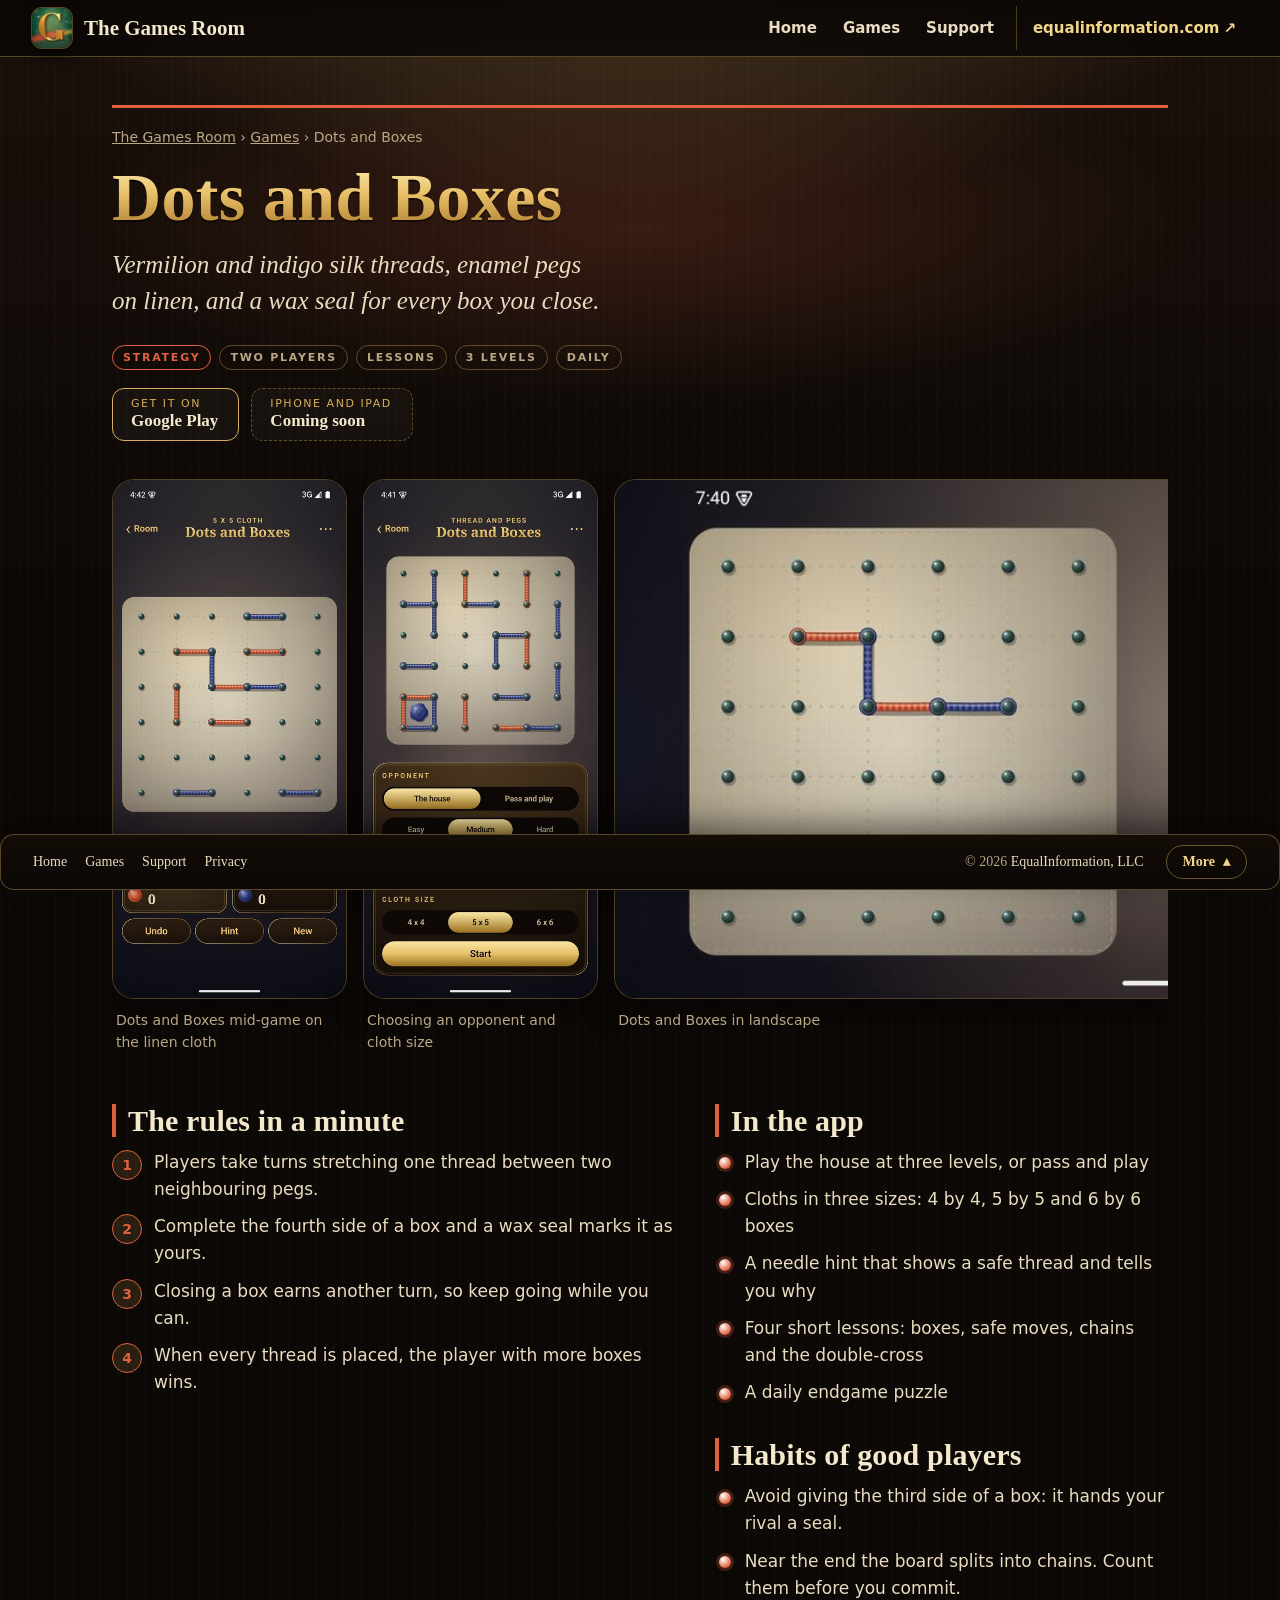
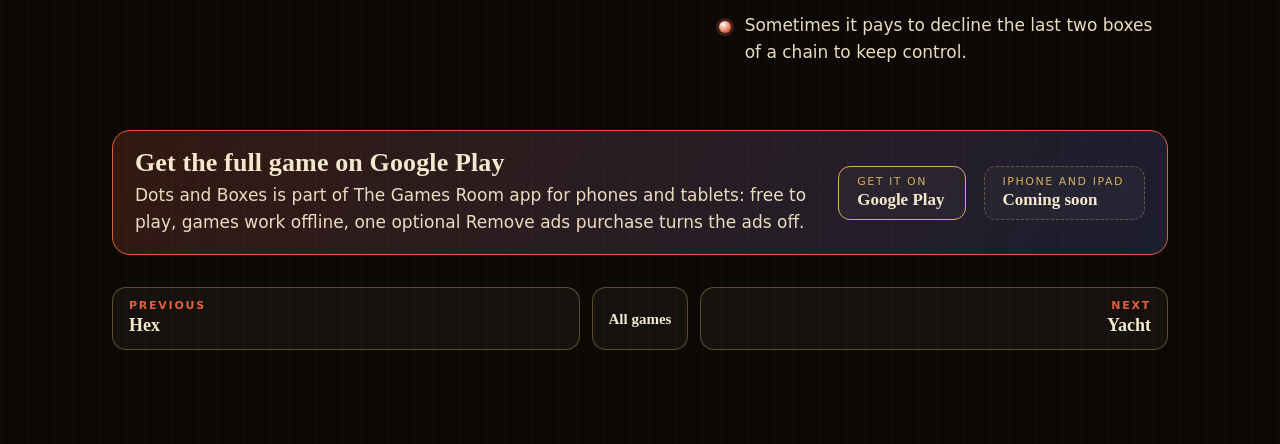
==== commit e4bcdf99: "Site: all free, optional Remove ads only; drop old unlock screenshot Co-Authored-By: Claude Sonnet 5" ====
--- a/dots-and-boxes/index.html
+++ b/dots-and-boxes/index.html
@@ -48,7 +48,7 @@
 </aside>
 <aside class="tgr-tp-ideas"><h2 class="tgr-tp-h">Habits of good players</h2><ul class="tgr-check"><li>Avoid giving the third side of a box: it hands your rival a seal.</li><li>Near the end the board splits into chains. Count them before you commit.</li><li>Sometimes it pays to decline the last two boxes of a chain to keep control.</li></ul></aside>
 
-<aside class="tgr-tp-cta tgr-callout"><div class="tgr-t"><h3>Get the full game on Google Play</h3><p>Dots and Boxes is part of The Games Room app for phones and tablets: free to play, games work offline, one unlock removes the ads.</p></div><a class="tgr-badge-soon tgr-badge-live" href="https://play.google.com/store/apps/details?id=com.equalinformation.thegamesroom.app" rel="noopener"><small>Get it on</small><b>Google Play</b></a><span class="tgr-badge-soon"><small>iPhone and iPad</small><b>Coming soon</b></span></aside>
+<aside class="tgr-tp-cta tgr-callout"><div class="tgr-t"><h3>Get the full game on Google Play</h3><p>Dots and Boxes is part of The Games Room app for phones and tablets: free to play, games work offline, one optional Remove ads purchase turns the ads off.</p></div><a class="tgr-badge-soon tgr-badge-live" href="https://play.google.com/store/apps/details?id=com.equalinformation.thegamesroom.app" rel="noopener"><small>Get it on</small><b>Google Play</b></a><span class="tgr-badge-soon"><small>iPhone and iPad</small><b>Coming soon</b></span></aside>
 <nav class="tgr-tp-next" aria-label="More games"><a class="tgr-pn tgr-pn-prev" href="../hex/" rel="prev"><small>Previous</small>Hex</a><a class="tgr-pn tgr-pn-all" href="../games/">All games</a><a class="tgr-pn tgr-pn-next" href="../yacht/" rel="next"><small>Next</small>Yacht</a></nav>
 </article>
 </main>
@@ -57,7 +57,7 @@
 <summary><span class="tgr-dock-links"><a href="../">Home</a><a href="../games/">Games</a><a href="../support/">Support</a><a href="../privacy/">Privacy</a></span><span class="tgr-dock-copy">&copy; 2026 <a href="https://equalinformation.com/">EqualInformation, LLC</a></span><span class="tgr-dock-more" aria-hidden="true"></span></summary>
 <div class="tgr-dock-panel tgr-foot">
 <section class="tgr-foot-grid">
-<div class="tgr-foot-about"><p class="tgr-foot-name">The Games Room</p><p class="tgr-foot-blurb">A warm room full of games. Free to play with a few gentle ads that one unlock removes, and the games work without a connection.</p></div>
+<div class="tgr-foot-about"><p class="tgr-foot-name">The Games Room</p><p class="tgr-foot-blurb">A warm room full of games. Free to play, with a few gentle ads that one optional Remove ads purchase turns off. The games work without a connection.</p></div>
 <nav class="tgr-foot-tables" aria-label="Games"><h4 class="tgr-foot-h">Games</h4><a href="../games/">All 7 games</a><a href="../four-in-a-row/">Four in a Row</a><a href="../hearts/">Hearts</a><a href="../hex/">Hex</a><a href="../dots-and-boxes/">Dots and Boxes</a><a href="../#tgr-faq">Questions</a></nav>
 <nav class="tgr-foot-help" aria-label="Help"><h4 class="tgr-foot-h">Help</h4><a href="../support/">Support</a><a href="../privacy/">Privacy</a><a href="mailto:info@equalinformation.com">info@equalinformation.com</a><a href="https://equalinformation.com/">equalinformation.com</a></nav>
 </section>
